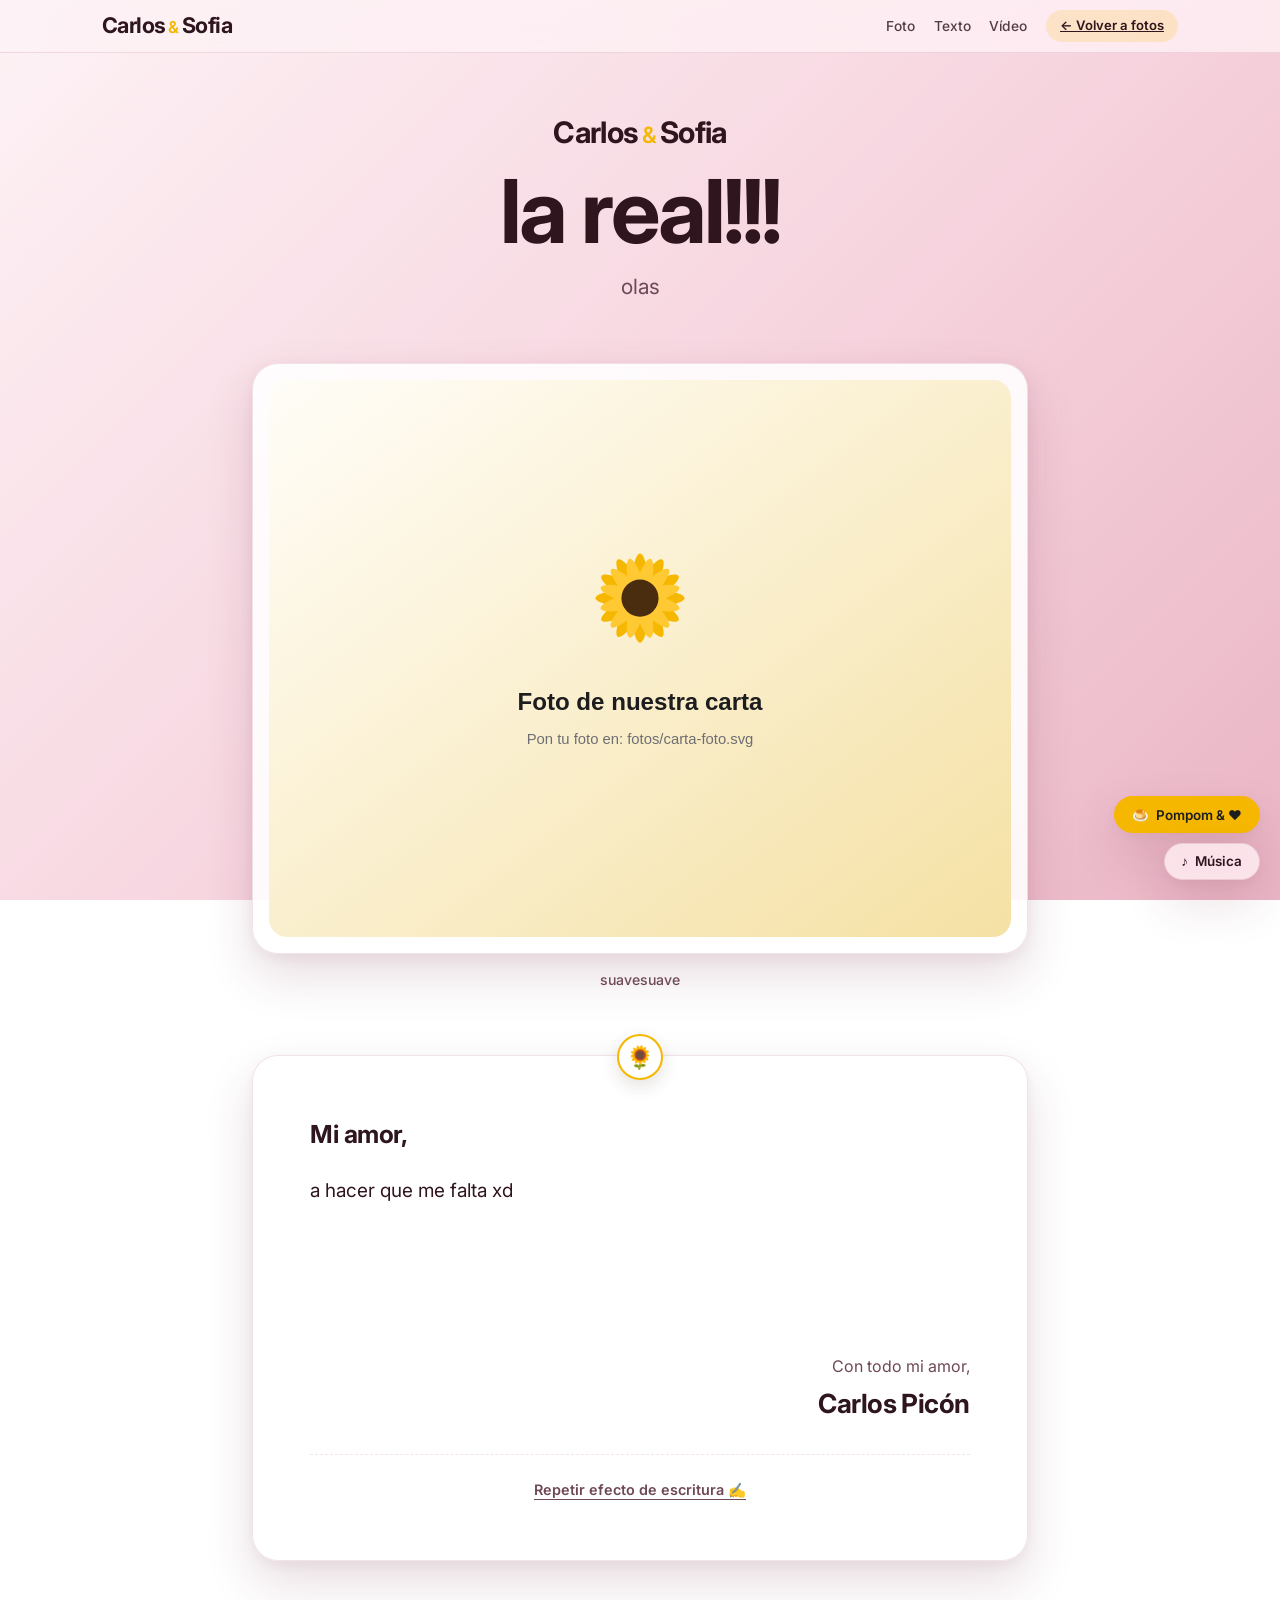
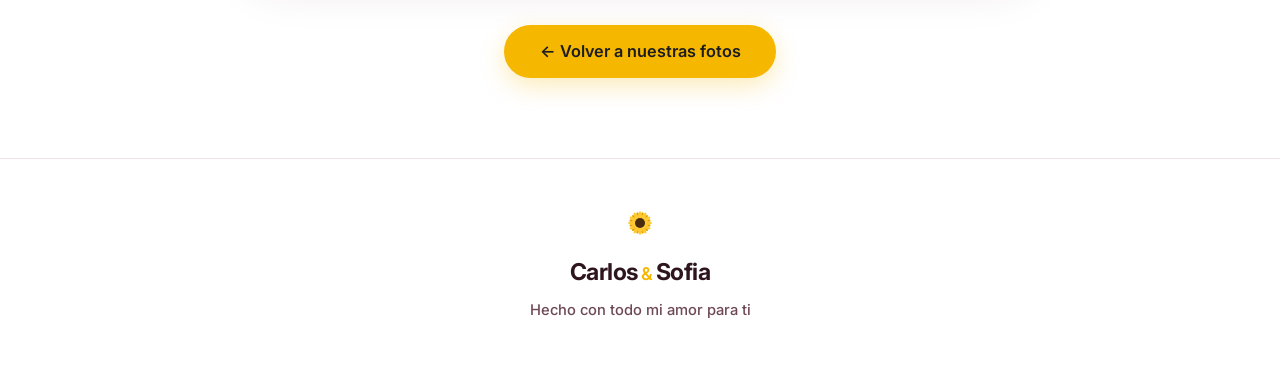
==== carta.html @ 450d3845 "subida" ====
<!DOCTYPE html>
<html lang="es">
<head>
  <meta charset="UTF-8" />
  <meta name="viewport" content="width=device-width, initial-scale=1.0" />

  <!-- Evitar indexación en Google y otros buscadores -->
  <meta name="robots" content="noindex, nofollow, noarchive, nosnippet" />
  <meta name="googlebot" content="noindex, nofollow" />

  <title>C &amp; S · Una carta para ti 🌻</title>
  <meta name="description" content="Una carta y un vídeo especial para ti." />

  <!-- Favicon de girasol en SVG (ruta relativa) -->
  <link rel="icon" type="image/svg+xml" href="favicon.svg" />

  <!-- Fuentes Cormorant Garamond e Inter -->
  <link rel="preconnect" href="https://fonts.googleapis.com" />
  <link rel="preconnect" href="https://fonts.gstatic.com" crossorigin />
  <link href="https://fonts.googleapis.com/css2?family=Cormorant+Garamond:ital,wght@0,500;0,600;0,700;1,400;1,600&family=Inter:wght@400;500;600;700&display=swap" rel="stylesheet" />

  <!-- Estilos principales (ruta relativa) -->
  <link rel="stylesheet" href="css/style.css" />
</head>
<body>
  <!-- ====================================================================
       CONTENEDOR DE CORAZONES Y POMPOMPURIN CAYENDO
       ==================================================================== -->
  <div id="contenedor-petalos" class="contenedor-petalos" aria-hidden="true"></div>

  <!-- ====================================================================
       HEADER FIJO ESTILO APPLE CON MONOGRAMA "C & S" Y BOTÓN VOLVER
       ==================================================================== -->
  <header id="barra-navegacion" class="header-apple" aria-label="Cabecera">
    <div class="header-contenedor">
      <a href="index.html" id="header-monograma" class="header-monograma" aria-label="Volver al inicio C & S">
        <span class="monograma-letra">C</span>
        <span class="monograma-amp">&amp;</span>
        <span class="monograma-letra">S</span>
      </a>

      <nav class="header-acciones" aria-label="Navegación de la carta">
        <a href="#bloque-foto-carta" class="enlace-header">Foto</a>
        <a href="#bloque-texto-carta" class="enlace-header">Texto</a>
        <a href="#bloque-video-carta" class="enlace-header">Vídeo</a>
        <a href="index.html" class="btn-header-intro">← Volver a fotos</a>
      </nav>
    </div>
  </header>

  <!-- ====================================================================
       BOTONES FLOTANTES (CORAZONES + POMPOMPURIN Y MÚSICA)
       ==================================================================== -->
  <div class="controles-flotantes" aria-label="Controles de ambiente">
    <button
      type="button"
      id="btn-petalos"
      class="btn-flotante"
      aria-pressed="true"
      aria-label="Activar o desactivar lluvia de corazones y Pompompurin"
      title="Activar o desactivar corazones y Pompompurin"
    >
      <span class="btn-flotante-icono" aria-hidden="true">🍮</span>
      <span id="texto-btn-petalos" class="btn-flotante-texto">Pompom &amp; ♥</span>
    </button>

    <button
      type="button"
      id="btn-musica"
      class="btn-flotante btn-musica"
      aria-pressed="false"
      aria-label="Reproducir música de fondo"
      title="Reproducir o pausar música"
    >
      <span id="icono-musica" class="btn-flotante-icono" aria-hidden="true">♪</span>
      <span id="texto-btn-musica" class="btn-flotante-texto">Música</span>
    </button>
    <audio id="audio-fondo" preload="none" loop></audio>
  </div>

  <!-- ====================================================================
       CONTENIDO PRINCIPAL DE LA PÁGINA DE LA CARTA
       ==================================================================== -->
  <main id="contenido-principal" class="pagina-carta-main">
    <div class="contenedor contenedor-carta">
      <!-- Encabezado principal -->
      <div class="encabezado-apple revelar">
        <div id="hero-monograma" class="monograma-hero" aria-label="C & S">
          <span class="monograma-letra">C</span>
          <span class="monograma-amp">&amp;</span>
          <span class="monograma-letra">S</span>
        </div>
        <h1 id="carta-titulo" class="titular-gigante">Una carta para ti.</h1>
        <p id="carta-subtitulo" class="subtitulo-seccion">
          olas
        </p>
      </div>

      <!-- 1. LA CARTA EN FOTO (MANUSCRITA / IMAGEN) -->
      <section id="bloque-foto-carta" class="bloque-carta-seccion revelar" aria-labelledby="titulo-foto-carta">


        <figure class="carta-foto-marco">
          <div class="carta-foto-envoltorio" id="abrir-foto-carta" role="button" tabindex="0" aria-label="Ampliar foto de la carta">
            <img
              id="img-foto-carta"
              src="fotos/carta-foto.svg"
              alt="Fotografía de nuestra carta escrita a mano"
              class="img-foto-carta"
            />
          </div>
          <figcaption id="pie-foto-carta" class="carta-foto-pie">
            Toca la foto de la carta para ampliarla a pantalla completa
          </figcaption>
        </figure>
      </section>

      <!-- 2. LA CARTA EN TEXTO (CON EFECTO MÁQUINA DE ESCRIBIR) -->
      <section id="bloque-texto-carta" class="bloque-carta-seccion revelar" aria-label="Carta en texto">
        <!-- <div class="etiqueta-bloque-carta">
          <span aria-hidden="true">✍️</span>
          <h2 class="subtitulo-bloque-carta">Para leer despacio</h2>
        </div> -->

        <article class="carta-tarjeta" id="carta">
          <div class="carta-sello-girasol" aria-hidden="true">🌻</div>
          <p id="carta-saludo" class="carta-saludo">Mi amor,</p>

          <div id="carta-cuerpo" class="carta-cuerpo" aria-live="polite">
            <!-- Se escribe con efecto máquina de escribir -->
          </div>

          <div id="carta-cierre" class="carta-cierre oculto-suave">
            <p id="carta-despedida" class="carta-despedida">Con todo mi amor,</p>
            <p id="carta-firma" class="carta-firma">Carlos ❤️</p>
          </div>

          <div class="carta-acciones">
            <button type="button" id="btn-mostrar-carta" class="btn-enlace-carta">
              Mostrar carta completa al instante
            </button>
          </div>
        </article>
      </section>

      <!-- 3. VÍDEO ESPECIAL EN LA PÁGINA DE LA CARTA -->
      <section id="bloque-video-carta" class="bloque-carta-seccion revelar" aria-labelledby="video-titulo">
        <div class="encabezado-video">
          <div class="etiqueta-bloque-carta">
            <span aria-hidden="true">🎬</span>
            <h2 id="video-titulo" class="subtitulo-bloque-carta">Nuestro vídeo especial.</h2>
          </div>
          <p id="video-subtitulo" class="subtitulo-seccion">
            Dale al play para revivir este momento juntos.
          </p>
        </div>

        <div class="video-tarjeta">
          <video
            id="video-carta"
            class="video-reproductor"
            controls
            playsinline
            preload="metadata"
            poster="fotos/portada.svg"
          >
            <source id="video-source" src="videos/video.mp4" type="video/mp4" />
            Tu navegador no soporta la reproducción de vídeo.
          </video>

          <!-- Aviso y selector de vídeo si aún no se ha guardado videos/video.mp4 -->
          <div id="video-ayuda-subida" class="video-ayuda-subida oculto">
            <p class="video-ayuda-titulo">🎥 ¿Cómo poner tu vídeo aquí?</p>
            <p class="video-ayuda-texto">
              Para dejarlo fijo en la web, guarda tu archivo MP4 en la carpeta
              <code>videos/video.mp4</code> (o cambia el nombre en <code>js/config.js</code>).
              También puedes elegir un vídeo desde tu dispositivo ahora mismo para verlo aquí:
            </p>
            <label for="input-subir-video" class="boton-pildora boton-amarillo btn-subir-video">
              Seleccionar vídeo de mi dispositivo
            </label>
            <input
              type="file"
              id="input-subir-video"
              accept="video/*"
              class="sr-only"
            />
          </div>
        </div>
      </section>

      <!-- Botón para volver a la página de fotos -->
      <div class="volver-inicio-contenedor revelar">
        <a href="index.html" class="boton-pildora boton-amarillo">
          ← Volver a nuestras fotos
        </a>
      </div>
    </div>
  </main>

  <!-- ====================================================================
       PIE DE PÁGINA MINIMALISTA CON "C & S" Y GIRASOL
       ==================================================================== -->
  <footer class="pie-apple">
    <div class="contenedor pie-interior">
      <div class="pie-girasol-svg" aria-hidden="true">
        <svg viewBox="0 0 64 64" width="32" height="32">
          <g transform="translate(32,32)">
            <g fill="#E5A400">
              <ellipse rx="5" ry="22" transform="rotate(15)" />
              <ellipse rx="5" ry="22" transform="rotate(45)" />
              <ellipse rx="5" ry="22" transform="rotate(75)" />
              <ellipse rx="5" ry="22" transform="rotate(105)" />
              <ellipse rx="5" ry="22" transform="rotate(135)" />
              <ellipse rx="5" ry="22" transform="rotate(165)" />
            </g>
            <g fill="#FFC933">
              <ellipse rx="5" ry="24" transform="rotate(0)" />
              <ellipse rx="5" ry="24" transform="rotate(30)" />
              <ellipse rx="5" ry="24" transform="rotate(60)" />
              <ellipse rx="5" ry="24" transform="rotate(90)" />
              <ellipse rx="5" ry="24" transform="rotate(120)" />
              <ellipse rx="5" ry="24" transform="rotate(150)" />
            </g>
            <circle r="10" fill="#4A2C0F" />
          </g>
        </svg>
      </div>

      <p id="pie-monograma" class="pie-monograma">
        <span class="monograma-letra">C</span>
        <span class="monograma-amp">&amp;</span>
        <span class="monograma-letra">S</span>
      </p>

      <p id="pie-texto" class="pie-texto">Hecho con todo mi amor para ti</p>
    </div>
  </footer>

  <!-- ====================================================================
       LIGHTBOX (PARA AMPLIAR LA FOTO DE LA CARTA A PANTALLA COMPLETA)
       ==================================================================== -->
  <div
    id="lightbox"
    class="lightbox oculto"
    role="dialog"
    aria-modal="true"
    aria-label="Visor de carta a pantalla completa"
  >
    <button
      type="button"
      id="lightbox-cerrar"
      class="lightbox-btn lightbox-cerrar"
      aria-label="Cerrar visor (Escape)"
    >
      &times;
    </button>

    <figure class="lightbox-contenido">
      <div class="lightbox-marco-img">
        <img id="lightbox-img" src="" alt="" />
      </div>
      <figcaption class="lightbox-pie">
        <p id="lightbox-descripcion" class="lightbox-descripcion"></p>
      </figcaption>
    </figure>
  </div>

  <!-- Scripts (rutas relativas) -->
  <script src="js/config.js"></script>
  <script src="js/main.js"></script>
</body>
</html>
---- css/style.css ----
/* ==========================================================================
   ESTILOS PRINCIPALES (css/style.css)
   Diseño minimalista inspirado en Apple (apple.com) + Intro de Girasol + Fotos
   ========================================================================== */

:root {
  /* Paleta con degradado rosa romántico + Girasol (editable desde js/config.js) */
  --color-amarillo: #F5B700;
  --color-amarillo-luz: #FFC933;
  --color-amarillo-suave: rgba(245, 183, 0, 0.18);
  --color-marron-semilla: #4A2C0F;
  --color-verde-hoja: #4F7A2B;
  --color-rosa-claro: #FDF2F5;
  --color-rosa-medio: #F7D6E0;
  --color-rosa-profundo: #EAB5C5;
  --color-blanco: #FFFFFF;
  --color-texto: #2E151E;
  --color-texto-secundario: #6E4856;

  /* Superficies y sombras suaves */
  --superficie-tarjeta: rgba(255, 255, 255, 0.88);
  --superficie-header: rgba(253, 242, 245, 0.78);
  --borde-sutil: rgba(158, 59, 90, 0.14);
  --sombra-apple: 0 12px 36px rgba(98, 28, 52, 0.08), 0 2px 8px rgba(98, 28, 52, 0.04);
  --sombra-apple-hover: 0 22px 48px rgba(98, 28, 52, 0.15), 0 4px 14px rgba(98, 28, 52, 0.06);

  /* Pila tipográfica oficial estilo Apple */
  --fuente-apple: -apple-system, BlinkMacSystemFont, "SF Pro Display", "SF Pro Text", "Inter", "Segoe UI", Roboto, Helvetica, Arial, sans-serif;

  /* Radios y curvas */
  --radio-grande: 26px;
  --radio-medio: 20px;
  --radio-pildora: 980px;
  --curva-apple: cubic-bezier(0.25, 1, 0.5, 1);
}

/* ==========================================================================
   MODO OSCURO AUTOMÁTICO (prefers-color-scheme: dark)
   ========================================================================== */
@media (prefers-color-scheme: dark) {
  :root {
    --color-rosa-claro: #210E17;
    --color-rosa-medio: #341524;
    --color-rosa-profundo: #4B1D33;
    --color-blanco: #26121C;
    --superficie-tarjeta: rgba(44, 20, 32, 0.88);
    --superficie-header: rgba(33, 14, 23, 0.78);
    --color-texto: #FCEEF2;
    --color-texto-secundario: #D4B2BE;
    --borde-sutil: rgba(234, 181, 197, 0.18);
    --sombra-apple: 0 14px 40px rgba(0, 0, 0, 0.45);
    --sombra-apple-hover: 0 24px 56px rgba(0, 0, 0, 0.65);
  }
}

/* ==========================================================================
   RESET Y BASE
   ========================================================================== */
*,
*::before,
*::after {
  box-sizing: border-box;
  margin: 0;
  padding: 0;
}

html {
  scroll-behavior: smooth;
  font-size: 16px;
}

body {
  font-family: var(--fuente-apple);
  background: linear-gradient(
    135deg,
    var(--color-rosa-claro) 0%,
    var(--color-rosa-medio) 50%,
    var(--color-rosa-profundo) 100%
  );
  background-attachment: fixed;
  color: var(--color-texto);
  font-size: clamp(1.0625rem, 1.2vw, 1.1875rem);
  font-weight: 400;
  line-height: 1.65;
  overflow-x: hidden;
  min-height: 100vh;
  -webkit-font-smoothing: antialiased;
  -moz-osx-font-smoothing: grayscale;
}

body.intro-activa {
  overflow: hidden;
}

img {
  max-width: 100%;
  height: auto;
  display: block;
}

button,
input {
  font-family: inherit;
  font-size: inherit;
}

.sr-only {
  position: absolute;
  width: 1px;
  height: 1px;
  padding: 0;
  margin: -1px;
  overflow: hidden;
  clip: rect(0, 0, 0, 0);
  white-space: nowrap;
  border: 0;
}

.oculto {
  display: none !important;
}

:focus-visible {
  outline: 3px solid var(--color-amarillo);
  outline-offset: 3px;
}

/* ==========================================================================
   TIPOGRAFÍA Y MONOGRAMA "C & S" ESTILO APPLE
   ========================================================================== */
.monograma-letra {
  font-weight: 700;
  letter-spacing: -0.02em;
}

.monograma-amp {
  font-size: 0.76em;
  font-weight: 600;
  color: var(--color-amarillo);
  margin: 0 0.14em;
  display: inline-block;
}

.titular-gigante {
  font-size: clamp(2.6rem, 7vw, 5.5rem); /* 42px a 88px */
  font-weight: 700;
  letter-spacing: -0.034em;
  line-height: 1.05;
  color: var(--color-texto);
  margin-bottom: 0.85rem;
}

.subtitulo-seccion {
  font-size: clamp(1.0625rem, 1.8vw, 1.3125rem);
  font-weight: 400;
  line-height: 1.5;
  color: var(--color-texto-secundario);
  max-width: 600px;
  margin: 0 auto;
}

/* ==========================================================================
   BOTONES EN FORMA DE PÍLDORA
   ========================================================================== */
.boton-pildora {
  display: inline-flex;
  align-items: center;
  justify-content: center;
  gap: 0.5rem;
  padding: 0.8rem 2.2rem;
  border-radius: var(--radio-pildora);
  font-size: 1.02rem;
  font-weight: 600;
  text-decoration: none;
  border: none;
  cursor: pointer;
  transition: transform 0.3s var(--curva-apple), background-color 0.3s ease, box-shadow 0.3s ease;
}

.boton-amarillo {
  background-color: var(--color-amarillo);
  color: #1D1D1F;
  box-shadow: 0 8px 24px rgba(245, 183, 0, 0.28);
}

.boton-amarillo:hover {
  background-color: var(--color-amarillo-luz);
  transform: scale(1.04);
  box-shadow: 0 12px 30px rgba(245, 183, 0, 0.4);
}

/* ==========================================================================
   INTRO OBLIGATORIA CON GIRASOL SVG ANIMADO
   ========================================================================== */
.pantalla-bienvenida {
  position: fixed;
  inset: 0;
  z-index: 3000;
  background: radial-gradient(
    circle at 50% 42%,
    var(--color-rosa-claro) 0%,
    var(--color-rosa-medio) 58%,
    var(--color-rosa-profundo) 100%
  );
  color: var(--color-texto);
  display: flex;
  align-items: center;
  justify-content: center;
  padding: 1.5rem;
  transition: opacity 0.85s var(--curva-apple), visibility 0.85s var(--curva-apple), transform 0.85s var(--curva-apple);
}

.pantalla-bienvenida.saliendo {
  opacity: 0;
  visibility: hidden;
  transform: scale(1.05);
  pointer-events: none;
}

.bienvenida-interior {
  max-width: 440px;
  width: 100%;
  text-align: center;
  display: flex;
  flex-direction: column;
  align-items: center;
}

.girasol-escena {
  width: clamp(220px, 48vw, 300px);
  margin: 0 auto 0.75rem;
  filter: drop-shadow(0 18px 36px rgba(74, 44, 15, 0.18));
}

.girasol-svg {
  width: 100%;
  height: auto;
  overflow: visible;
}

/* Tallo y hojas verdes */
.girasol-tallo-grupo {
  opacity: 0;
  transform: translateY(14px);
  animation: brotarTallo 0.75s var(--curva-apple) 0.05s forwards;
}

@keyframes brotarTallo {
  to {
    opacity: 1;
    transform: translateY(0);
  }
}

/* Rotación muy lenta de la cabeza del girasol */
.girasol-cabeza-giro {
  animation: giroLentoGirasol 65s linear infinite;
}

@keyframes giroLentoGirasol {
  from { transform: rotate(0deg); }
  to { transform: rotate(360deg); }
}

/* Apertura uno a uno de los pétalos (efecto florecer) */
.petalo-anim {
  transform-origin: 0px -32px;
  transform: scale(0);
  opacity: 0;
  animation: florecerPetalo 0.65s cubic-bezier(0.34, 1.56, 0.64, 1) forwards;
  animation-delay: calc(0.15s + (var(--i, 1) * 45ms));
}

@keyframes florecerPetalo {
  0% {
    transform: scale(0);
    opacity: 0;
  }
  70% {
    opacity: 1;
  }
  100% {
    transform: scale(1);
    opacity: 1;
  }
}

/* Brillo suave en el centro de semillas */
.girasol-centro-brillo {
  animation: brilloSemillas 3s ease-in-out infinite;
}

@keyframes brilloSemillas {
  0%, 100% { opacity: 0.35; transform: scale(0.95); }
  50% { opacity: 0.88; transform: scale(1.04); }
}

.monograma-insignia {
  font-size: 1.75rem;
  margin-bottom: 1.1rem;
  opacity: 0;
  animation: aparecerSuave 0.7s var(--curva-apple) 0.9s forwards;
}

.bienvenida-form {
  width: 100%;
  display: flex;
  flex-direction: column;
  align-items: center;
  gap: 0.85rem;
  opacity: 0;
  animation: aparecerSuave 0.7s var(--curva-apple) 1.15s forwards;
}

@keyframes aparecerSuave {
  from {
    opacity: 0;
    transform: translateY(10px);
  }
  to {
    opacity: 1;
    transform: translateY(0);
  }
}

.bloque-contrasena {
  width: 100%;
  max-width: 300px;
}

.input-pildora {
  width: 100%;
  padding: 0.75rem 1.2rem;
  border-radius: var(--radio-pildora);
  border: 1.5px solid var(--borde-sutil);
  background: var(--superficie-tarjeta);
  color: var(--color-texto);
  text-align: center;
  font-size: 1rem;
}

.bienvenida-error {
  font-size: 0.86rem;
  color: #D93025;
  font-weight: 600;
  margin-top: 0.45rem;
}

/* ==========================================================================
   HEADER FIJO ESTILO APPLE CON MONOGRAMA "C & S"
   ========================================================================== */
.header-apple {
  position: fixed;
  top: 0;
  left: 0;
  right: 0;
  z-index: 500;
  background: var(--superficie-header);
  backdrop-filter: saturate(180%) blur(20px);
  -webkit-backdrop-filter: saturate(180%) blur(20px);
  border-bottom: 1px solid var(--borde-sutil);
  transition: transform 0.38s var(--curva-apple), background-color 0.3s ease;
}

.header-apple.header-oculto {
  transform: translateY(-100%);
}

.header-contenedor {
  max-width: 1120px;
  height: 52px;
  margin: 0 auto;
  padding: 0 1.35rem;
  display: flex;
  align-items: center;
  justify-content: space-between;
}

.header-monograma {
  text-decoration: none;
  color: var(--color-texto);
  font-size: 1.35rem;
  display: inline-flex;
  align-items: baseline;
}

.header-acciones {
  display: flex;
  align-items: center;
  gap: 1.15rem;
}

.enlace-header {
  text-decoration: none;
  color: var(--color-texto);
  opacity: 0.82;
  font-size: 0.86rem;
  font-weight: 500;
  transition: opacity 0.2s ease, color 0.2s ease;
}

.enlace-header:hover {
  opacity: 1;
  color: var(--color-amarillo);
}

.btn-header-intro {
  background: var(--color-amarillo-suave);
  color: var(--color-texto);
  border: none;
  padding: 0.35rem 0.9rem;
  border-radius: var(--radio-pildora);
  font-size: 0.82rem;
  font-weight: 600;
  cursor: pointer;
  transition: background-color 0.2s ease, transform 0.2s ease;
}

.btn-header-intro:hover {
  background: var(--color-amarillo);
  color: #1D1D1F;
  transform: scale(1.04);
}

/* ==========================================================================
   1. PORTADA ROMÁNTICA (HERO)
   ========================================================================== */
.hero {
  position: relative;
  min-height: 100vh;
  min-height: 100dvh;
  display: flex;
  align-items: center;
  justify-content: center;
  text-align: center;
  padding: 6rem 1.5rem 4.5rem;
  color: #ffffff;
  overflow: hidden;
}

.hero-fondo {
  position: absolute;
  inset: 0;
  background-color: #3d1729;
  background-image: url('../fotos/portada.svg');
  background-size: cover;
  background-position: center;
  transform: scale(1.04);
  transition: transform 8s ease-out;
  z-index: 1;
}

.hero.cargado .hero-fondo {
  transform: scale(1);
}

.hero-velo {
  position: absolute;
  inset: 0;
  background: linear-gradient(
    to bottom,
    rgba(28, 10, 18, 0.45) 0%,
    rgba(44, 15, 28, 0.55) 55%,
    rgba(28, 10, 18, 0.78) 100%
  );
  z-index: 2;
}

.hero-contenido {
  position: relative;
  z-index: 3;
  max-width: 780px;
  margin: 0 auto;
}

.hero-etiqueta {
  display: inline-block;
  font-size: 0.82rem;
  font-weight: 500;
  text-transform: uppercase;
  letter-spacing: 0.24em;
  padding: 0.45rem 1.25rem;
  border-radius: var(--radio-pildora);
  background: rgba(255, 255, 255, 0.12);
  backdrop-filter: blur(6px);
  border: 1px solid rgba(255, 255, 255, 0.25);
  margin-bottom: 1.5rem;
  color: #fff6f8;
}

.hero-nombres {
  font-family: 'Cormorant Garamond', Georgia, 'Times New Roman', serif;
  font-size: clamp(3.2rem, 8.5vw, 5.8rem);
  font-weight: 600;
  line-height: 1.08;
  letter-spacing: 0.01em;
  text-shadow: 0 4px 24px rgba(0, 0, 0, 0.35);
  display: flex;
  flex-wrap: wrap;
  align-items: center;
  justify-content: center;
  gap: 0.22em;
}

.hero-nombre-linea2 {
  flex-basis: 100%;
}

.hero-conector {
  font-style: italic;
  font-weight: 400;
  color: #f5d0c5;
  font-size: 0.85em;
}

.hero-separador {
  display: flex;
  align-items: center;
  justify-content: center;
  gap: 0.9rem;
  margin: 1.6rem auto;
  color: #f5d0c5;
}

.hero-separador span {
  width: 68px;
  height: 1px;
  background: linear-gradient(90deg, transparent, rgba(255, 255, 255, 0.65), transparent);
}

.hero-frase {
  font-family: 'Cormorant Garamond', Georgia, 'Times New Roman', serif;
  font-style: italic;
  font-size: clamp(1.3rem, 3vw, 1.75rem);
  color: rgba(255, 248, 250, 0.94);
  max-width: 640px;
  margin: 0 auto 2.3rem;
  line-height: 1.45;
}

.boton-hero-rosa {
  display: inline-flex;
  align-items: center;
  justify-content: center;
  padding: 0.95rem 2.2rem;
  border-radius: var(--radio-pildora);
  background: #DF7B99;
  color: #ffffff;
  font-size: 1rem;
  font-weight: 500;
  text-decoration: none;
  box-shadow: 0 8px 28px rgba(223, 123, 153, 0.45);
  transition: transform 0.3s var(--curva-apple), background-color 0.3s ease, box-shadow 0.3s ease;
}

.boton-hero-rosa:hover {
  background: #E88CA8;
  transform: translateY(-2px);
  box-shadow: 0 12px 34px rgba(223, 123, 153, 0.6);
}

.hero-flecha {
  position: absolute;
  bottom: 1.6rem;
  left: 50%;
  transform: translateX(-50%);
  z-index: 3;
  color: rgba(255, 255, 255, 0.78);
  animation: flotarFlecha 2.4s ease-in-out infinite;
  padding: 0.5rem;
}

@keyframes flotarFlecha {
  0%, 100% { transform: translate(-50%, 0); opacity: 0.75; }
  50% { transform: translate(-50%, 8px); opacity: 1; }
}

/* ==========================================================================
   2. SECCIÓN NUESTROS MOMENTOS (GALERÍA DE FOTOS BENTO)
   ========================================================================== */
.contenedor {
  width: 100%;
  max-width: 1160px;
  margin: 0 auto;
  padding: 0 1.35rem;
}

.seccion-momentos {
  padding: 5rem 0 4rem;
}

.encabezado-apple {
  text-align: center;
  margin-bottom: clamp(2.5rem, 5vw, 3.8rem);
}

.monograma-hero {
  font-size: clamp(1.4rem, 2.8vw, 1.85rem);
  margin-bottom: 0.5rem;
}

.galeria-bento {
  display: grid;
  grid-template-columns: 1fr;
  gap: 1.25rem;
}

@media (min-width: 640px) {
  .galeria-bento {
    grid-template-columns: repeat(2, 1fr);
    gap: 1.4rem;
  }
}

@media (min-width: 960px) {
  .galeria-bento {
    grid-template-columns: repeat(3, 1fr);
    grid-auto-flow: dense;
    gap: 1.5rem;
  }
}

.bento-item {
  background: var(--superficie-tarjeta);
  border-radius: var(--radio-grande);
  overflow: hidden;
  border: 1px solid var(--borde-sutil);
  box-shadow: var(--sombra-apple);
  cursor: pointer;
  display: flex;
  flex-direction: column;
  transition: transform 0.45s var(--curva-apple), box-shadow 0.45s var(--curva-apple);
}

.bento-item:hover {
  transform: translateY(-5px);
  box-shadow: var(--sombra-apple-hover);
}

@media (min-width: 640px) {
  .bento-item.bento-grande,
  .bento-item.bento-ancha {
    grid-column: span 2;
  }
}

.bento-marco-img {
  position: relative;
  width: 100%;
  aspect-ratio: 4 / 3;
  overflow: hidden;
  background: var(--color-amarillo-suave);
}

.bento-item.bento-ancha .bento-marco-img {
  aspect-ratio: 16 / 9;
}

.bento-img {
  width: 100%;
  height: 100%;
  object-fit: cover;
  transition: transform 0.65s var(--curva-apple);
}

.bento-item:hover .bento-img {
  transform: scale(1.04);
}

.bento-info {
  padding: 1.15rem 1.35rem;
  display: flex;
  align-items: baseline;
  justify-content: space-between;
  gap: 1rem;
  background: var(--superficie-tarjeta);
}

.bento-descripcion {
  font-size: 0.98rem;
  font-weight: 600;
  color: var(--color-texto);
  line-height: 1.4;
}

.bento-fecha {
  font-size: 0.8rem;
  font-weight: 600;
  color: var(--color-texto-secundario);
  white-space: nowrap;
}

/* ==========================================================================
   BOTÓN PARA IR A LA PÁGINA DE LA CARTA (EN INDEX.HTML) Y PÁGINA CARTA.HTML
   ========================================================================== */
.cta-ir-a-carta {
  margin-top: 3.5rem;
  text-align: center;
  padding: 2.5rem 1.5rem;
  background: var(--superficie-tarjeta);
  border: 1px solid var(--borde-sutil);
  border-radius: var(--radio-grande);
  box-shadow: var(--sombra-apple);
}

.cta-carta-texto {
  font-family: 'Cormorant Garamond', Georgia, serif;
  font-style: italic;
  font-size: clamp(1.4rem, 3vw, 1.85rem);
  color: var(--color-texto);
  margin-bottom: 1.1rem;
}

.pagina-carta-main {
  padding: calc(52px + 3.5rem) 0 5rem;
}

.bloque-carta-seccion {
  margin-bottom: 4rem;
}

.etiqueta-bloque-carta {
  display: flex;
  align-items: center;
  justify-content: center;
  gap: 0.55rem;
  margin-bottom: 1.4rem;
}

.subtitulo-bloque-carta {
  font-size: clamp(1.35rem, 3vw, 1.85rem);
  font-weight: 700;
  letter-spacing: -0.02em;
  color: var(--color-texto);
}

/* Foto de la carta manuscrita */
.carta-foto-marco {
  text-align: center;
}

.carta-foto-envoltorio {
  background: var(--superficie-tarjeta);
  border: 1px solid var(--borde-sutil);
  border-radius: var(--radio-grande);
  padding: 1rem;
  box-shadow: var(--sombra-apple-hover);
  cursor: zoom-in;
  overflow: hidden;
  transition: transform 0.4s var(--curva-apple);
}

.carta-foto-envoltorio:hover {
  transform: translateY(-4px);
}

.img-foto-carta {
  width: 100%;
  max-height: 780px;
  object-fit: contain;
  border-radius: 18px;
  margin: 0 auto;
}

.carta-foto-pie {
  margin-top: 0.85rem;
  font-size: 0.88rem;
  color: var(--color-texto-secundario);
  font-weight: 500;
}

/* Reproductor de vídeo en la página de la carta */
.encabezado-video {
  text-align: center;
  margin-bottom: 1.5rem;
}

.video-tarjeta {
  background: var(--superficie-tarjeta);
  border: 1px solid var(--borde-sutil);
  border-radius: var(--radio-grande);
  padding: 1.25rem;
  box-shadow: var(--sombra-apple-hover);
  text-align: center;
}

.video-reproductor {
  width: 100%;
  max-height: 560px;
  border-radius: 18px;
  background: #1a0d13;
  display: block;
}

.video-ayuda-subida {
  margin-top: 1.25rem;
  padding: 1.4rem;
  border-radius: 18px;
  background: rgba(245, 183, 0, 0.12);
  border: 1px dashed var(--borde-sutil);
}

.video-ayuda-titulo {
  font-weight: 700;
  font-size: 1.05rem;
  margin-bottom: 0.4rem;
  color: var(--color-texto);
}

.video-ayuda-texto {
  font-size: 0.92rem;
  color: var(--color-texto-secundario);
  max-width: 560px;
  margin: 0 auto 1.1rem;
}

.btn-subir-video {
  cursor: pointer;
}

.volver-inicio-contenedor {
  text-align: center;
  margin-top: 2rem;
}

/* ==========================================================================
   SECCIÓN CARTA FINAL (CON EFECTO MÁQUINA DE ESCRIBIR)
   ========================================================================== */
.seccion-carta {
  padding: 2rem 0 6rem;
}

.contenedor-carta {
  max-width: 820px;
}

.titular-carta {
  font-size: clamp(2.2rem, 5.2vw, 3.8rem);
  font-weight: 700;
  letter-spacing: -0.03em;
  line-height: 1.08;
  color: var(--color-texto);
  margin-bottom: 0.6rem;
}

.carta-tarjeta {
  position: relative;
  background: var(--superficie-tarjeta);
  backdrop-filter: blur(18px);
  -webkit-backdrop-filter: blur(18px);
  border: 1px solid var(--borde-sutil);
  border-radius: var(--radio-grande);
  padding: clamp(2.2rem, 5vw, 3.6rem);
  box-shadow: var(--sombra-apple-hover);
}

.carta-sello-girasol {
  position: absolute;
  top: -22px;
  left: 50%;
  transform: translateX(-50%);
  width: 46px;
  height: 46px;
  border-radius: 50%;
  background: var(--color-blanco);
  border: 2px solid var(--color-amarillo);
  box-shadow: 0 6px 18px rgba(74, 44, 15, 0.14);
  display: flex;
  align-items: center;
  justify-content: center;
  font-size: 1.4rem;
}

.carta-saludo {
  font-size: 1.55rem;
  font-weight: 700;
  letter-spacing: -0.02em;
  color: var(--color-texto);
  margin-bottom: 1.2rem;
}

.carta-cuerpo {
  font-size: clamp(1.0625rem, 1.5vw, 1.1875rem);
  line-height: 1.8;
  color: var(--color-texto);
  min-height: 150px;
}

.carta-cuerpo p {
  margin-bottom: 1.2rem;
}

.cursor-maquina::after {
  content: "|";
  display: inline-block;
  margin-left: 3px;
  color: var(--color-amarillo);
  font-weight: 700;
  animation: parpadeoCursor 0.85s infinite;
}

@keyframes parpadeoCursor {
  0%, 100% { opacity: 1; }
  50% { opacity: 0; }
}

.oculto-suave {
  opacity: 0;
  transform: translateY(10px);
  transition: opacity 0.6s var(--curva-apple), transform 0.6s var(--curva-apple);
}

.oculto-suave.visible {
  opacity: 1;
  transform: translateY(0);
}

.carta-cierre {
  margin-top: 1.8rem;
  text-align: right;
}

.carta-despedida {
  font-size: 1rem;
  color: var(--color-texto-secundario);
}

.carta-firma {
  font-size: 1.65rem;
  font-weight: 700;
  color: var(--color-texto);
  letter-spacing: -0.02em;
  margin-top: 0.2rem;
}

.carta-acciones {
  margin-top: 1.8rem;
  padding-top: 1.2rem;
  border-top: 1px dashed var(--borde-sutil);
  text-align: center;
}

.btn-enlace-carta {
  background: none;
  border: none;
  color: var(--color-texto-secundario);
  font-size: 0.9rem;
  font-weight: 600;
  cursor: pointer;
  text-decoration: underline;
  text-underline-offset: 4px;
  transition: color 0.2s ease;
}

.btn-enlace-carta:hover {
  color: var(--color-texto);
}

/* ==========================================================================
   BOTONES FLOTANTES Y PÉTALOS DE GIRASOL CAYENDO
   ========================================================================== */
.controles-flotantes {
  position: fixed;
  bottom: 1.25rem;
  right: 1.25rem;
  z-index: 400;
  display: flex;
  flex-direction: column;
  align-items: flex-end;
  gap: 0.6rem;
}

.btn-flotante {
  display: inline-flex;
  align-items: center;
  gap: 0.45rem;
  padding: 0.6rem 1.05rem;
  border-radius: var(--radio-pildora);
  background: var(--superficie-header);
  backdrop-filter: saturate(180%) blur(16px);
  -webkit-backdrop-filter: saturate(180%) blur(16px);
  color: var(--color-texto);
  border: 1px solid var(--borde-sutil);
  box-shadow: var(--sombra-apple-hover);
  font-size: 0.84rem;
  font-weight: 600;
  cursor: pointer;
  transition: transform 0.25s ease, background-color 0.25s ease;
}

.btn-flotante:hover {
  transform: scale(1.04);
}

.btn-flotante[aria-pressed="true"] {
  background: var(--color-amarillo);
  color: #1D1D1F;
  border-color: var(--color-amarillo);
}

.contenedor-petalos {
  position: fixed;
  inset: 0;
  pointer-events: none;
  z-index: 90;
  overflow: hidden;
}

.petalo-cayendo {
  position: absolute;
  top: -40px;
  pointer-events: none;
  opacity: 0;
  animation: caidaPetaloGirasol linear infinite;
}

@keyframes caidaPetaloGirasol {
  0% {
    transform: translate3d(0, -6vh, 0) rotate(-10deg);
    opacity: 0;
  }
  12% {
    opacity: var(--opacidad-petalo, 0.8);
  }
  50% {
    transform: translate3d(calc(var(--deriva-x, 50px) * 0.5), 50vh, 0) rotate(10deg);
  }
  88% {
    opacity: var(--opacidad-petalo, 0.8);
  }
  100% {
    transform: translate3d(var(--deriva-x, 50px), 105vh, 0) rotate(-8deg);
    opacity: 0;
  }
}

/* ==========================================================================
   PIE DE PÁGINA MINIMALISTA
   ========================================================================== */
.pie-apple {
  background: rgba(255, 255, 255, 0.25);
  backdrop-filter: blur(10px);
  -webkit-backdrop-filter: blur(10px);
  border-top: 1px solid var(--borde-sutil);
  padding: 3rem 1.25rem;
  text-align: center;
}

.pie-interior {
  display: flex;
  flex-direction: column;
  align-items: center;
  gap: 0.4rem;
}

.pie-monograma {
  font-size: 1.45rem;
}

.pie-texto {
  font-size: 0.92rem;
  font-weight: 500;
  color: var(--color-texto-secundario);
}

/* ==========================================================================
   LIGHTBOX (VISOR A PANTALLA COMPLETA)
   ========================================================================== */
.lightbox {
  position: fixed;
  inset: 0;
  z-index: 2500;
  background: rgba(10, 8, 5, 0.92);
  backdrop-filter: blur(14px);
  -webkit-backdrop-filter: blur(14px);
  display: flex;
  align-items: center;
  justify-content: center;
  padding: 1.25rem;
}

.lightbox-contenido {
  max-width: 92vw;
  max-height: 88vh;
  display: flex;
  flex-direction: column;
  align-items: center;
}

.lightbox-marco-img img {
  max-width: 88vw;
  max-height: 75vh;
  width: auto;
  height: auto;
  border-radius: var(--radio-medio);
  box-shadow: 0 24px 60px rgba(0, 0, 0, 0.6);
  object-fit: contain;
}

.lightbox-pie {
  margin-top: 1rem;
  text-align: center;
  color: #F5F5F7;
  max-width: 640px;
}

.lightbox-descripcion {
  font-size: 1.05rem;
  font-weight: 500;
  margin-bottom: 0.25rem;
}

.lightbox-meta {
  display: flex;
  justify-content: center;
  gap: 1rem;
  font-size: 0.84rem;
  color: rgba(245, 245, 247, 0.65);
}

.lightbox-btn {
  position: fixed;
  width: 46px;
  height: 46px;
  border-radius: 50%;
  background: rgba(255, 255, 255, 0.14);
  color: #FFFFFF;
  border: 1px solid rgba(255, 255, 255, 0.2);
  display: flex;
  align-items: center;
  justify-content: center;
  font-size: 1.35rem;
  cursor: pointer;
  transition: background-color 0.2s ease, transform 0.2s ease;
  z-index: 2510;
}

.lightbox-btn:hover {
  background: var(--color-amarillo);
  color: #1D1D1F;
}

.lightbox-cerrar {
  top: 1.25rem;
  right: 1.25rem;
  font-size: 1.7rem;
}

.lightbox-anterior {
  left: 1rem;
  top: 50%;
  transform: translateY(-50%);
}

.lightbox-siguiente {
  right: 1rem;
  top: 50%;
  transform: translateY(-50%);
}

/* ==========================================================================
   ANIMACIONES AL HACER SCROLL
   ========================================================================== */
.revelar {
  opacity: 0;
  transform: translateY(24px) scale(0.985);
  transition: opacity 0.8s var(--curva-apple), transform 0.8s var(--curva-apple);
}

.revelar.visible {
  opacity: 1;
  transform: translateY(0) scale(1);
}

/* ==========================================================================
   RESPETO A PREFERS-REDUCED-MOTION
   ========================================================================== */
@media (prefers-reduced-motion: reduce) {
  html {
    scroll-behavior: auto;
  }

  *,
  *::before,
  *::after {
    animation-duration: 0.01ms !important;
    animation-iteration-count: 1 !important;
    transition-duration: 0.01ms !important;
  }

  .girasol-tallo-grupo,
  .petalo-anim,
  .monograma-insignia,
  .bienvenida-form,
  .revelar {
    opacity: 1 !important;
    transform: none !important;
  }

  .contenedor-petalos {
    display: none !important;
  }
}
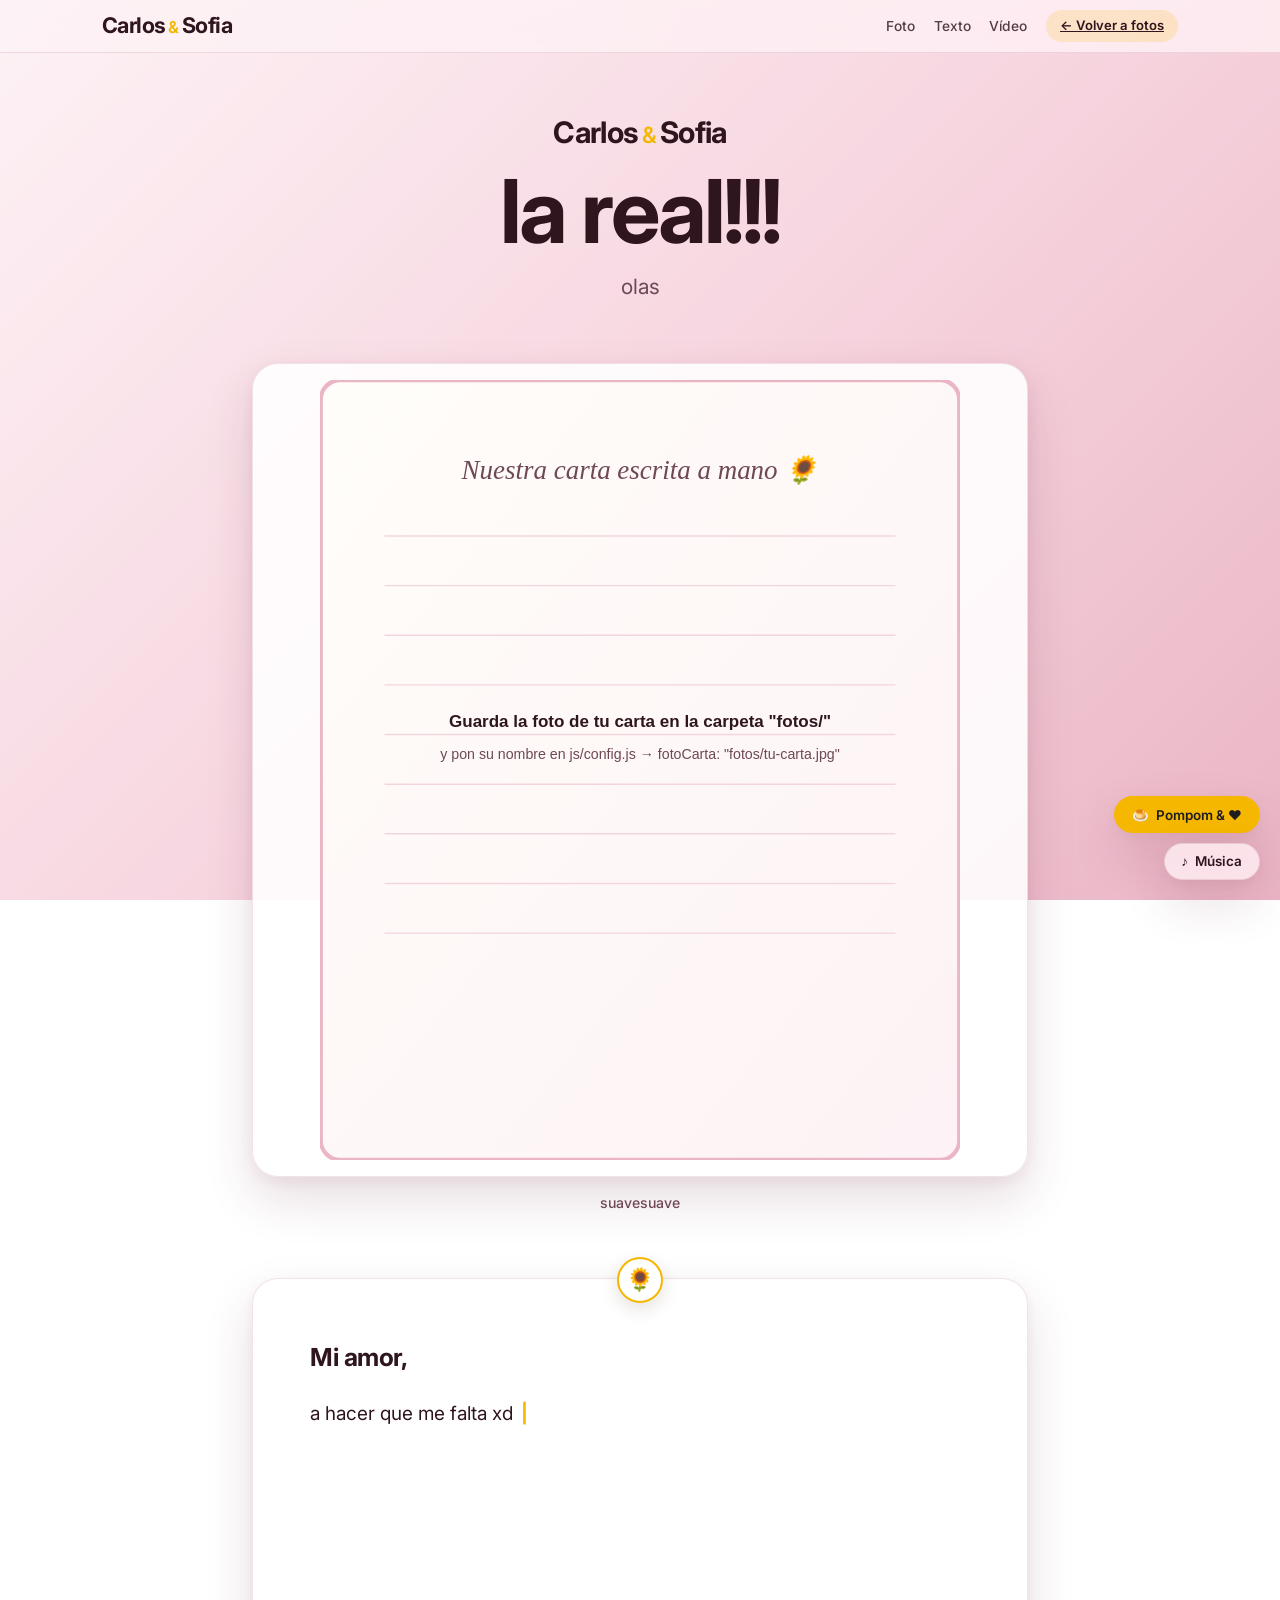
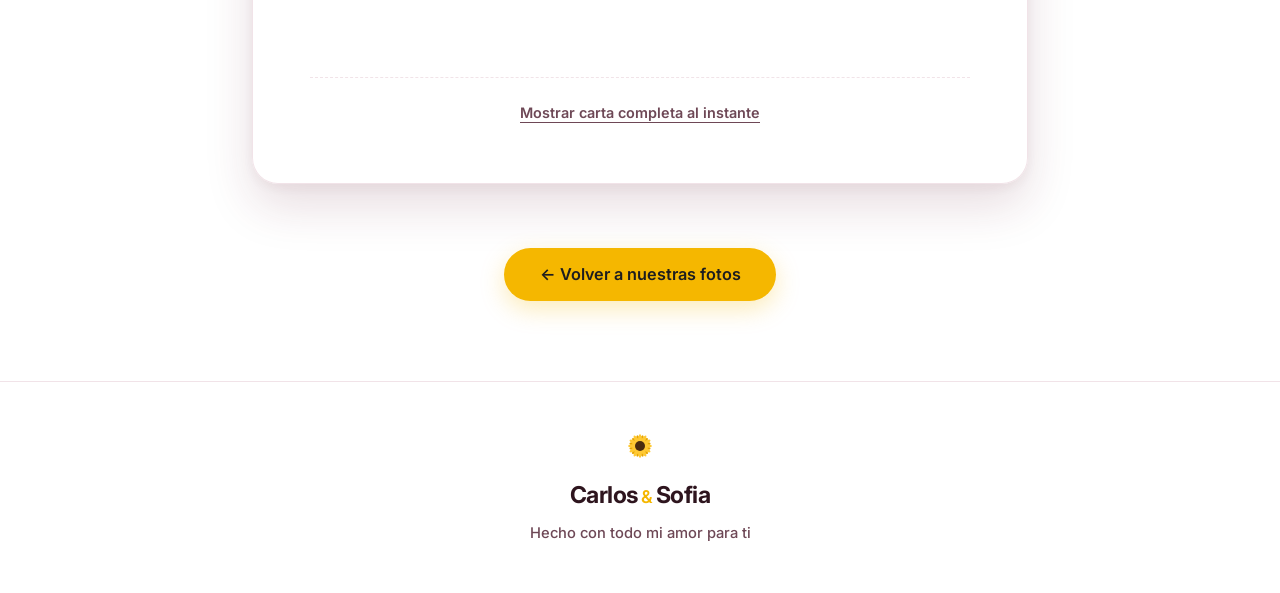
==== commit b73d01b0: "Arreglar fondo rosa, foto 1fotofav.jpg y cache" ====
--- a/carta.html
+++ b/carta.html
@@ -20,7 +20,7 @@
   <link href="https://fonts.googleapis.com/css2?family=Cormorant+Garamond:ital,wght@0,500;0,600;0,700;1,400;1,600&family=Inter:wght@400;500;600;700&display=swap" rel="stylesheet" />
 
   <!-- Estilos principales (ruta relativa) -->
-  <link rel="stylesheet" href="css/style.css" />
+  <link rel="stylesheet" href="css/style.css?v=2" />
 </head>
 <body>
   <!-- ====================================================================
@@ -267,7 +267,7 @@
   </div>
 
   <!-- Scripts (rutas relativas) -->
-  <script src="js/config.js"></script>
-  <script src="js/main.js"></script>
+  <script src="js/config.js?v=2"></script>
+  <script src="js/main.js?v=2"></script>
 </body>
 </html>
--- a/css/style.css
+++ b/css/style.css
@@ -35,25 +35,6 @@
 }
 
 /* ==========================================================================
-   MODO OSCURO AUTOMÁTICO (prefers-color-scheme: dark)
-   ========================================================================== */
-@media (prefers-color-scheme: dark) {
-  :root {
-    --color-rosa-claro: #210E17;
-    --color-rosa-medio: #341524;
-    --color-rosa-profundo: #4B1D33;
-    --color-blanco: #26121C;
-    --superficie-tarjeta: rgba(44, 20, 32, 0.88);
-    --superficie-header: rgba(33, 14, 23, 0.78);
-    --color-texto: #FCEEF2;
-    --color-texto-secundario: #D4B2BE;
-    --borde-sutil: rgba(234, 181, 197, 0.18);
-    --sombra-apple: 0 14px 40px rgba(0, 0, 0, 0.45);
-    --sombra-apple-hover: 0 24px 56px rgba(0, 0, 0, 0.65);
-  }
-}
-
-/* ==========================================================================
    RESET Y BASE
    ========================================================================== */
 *,
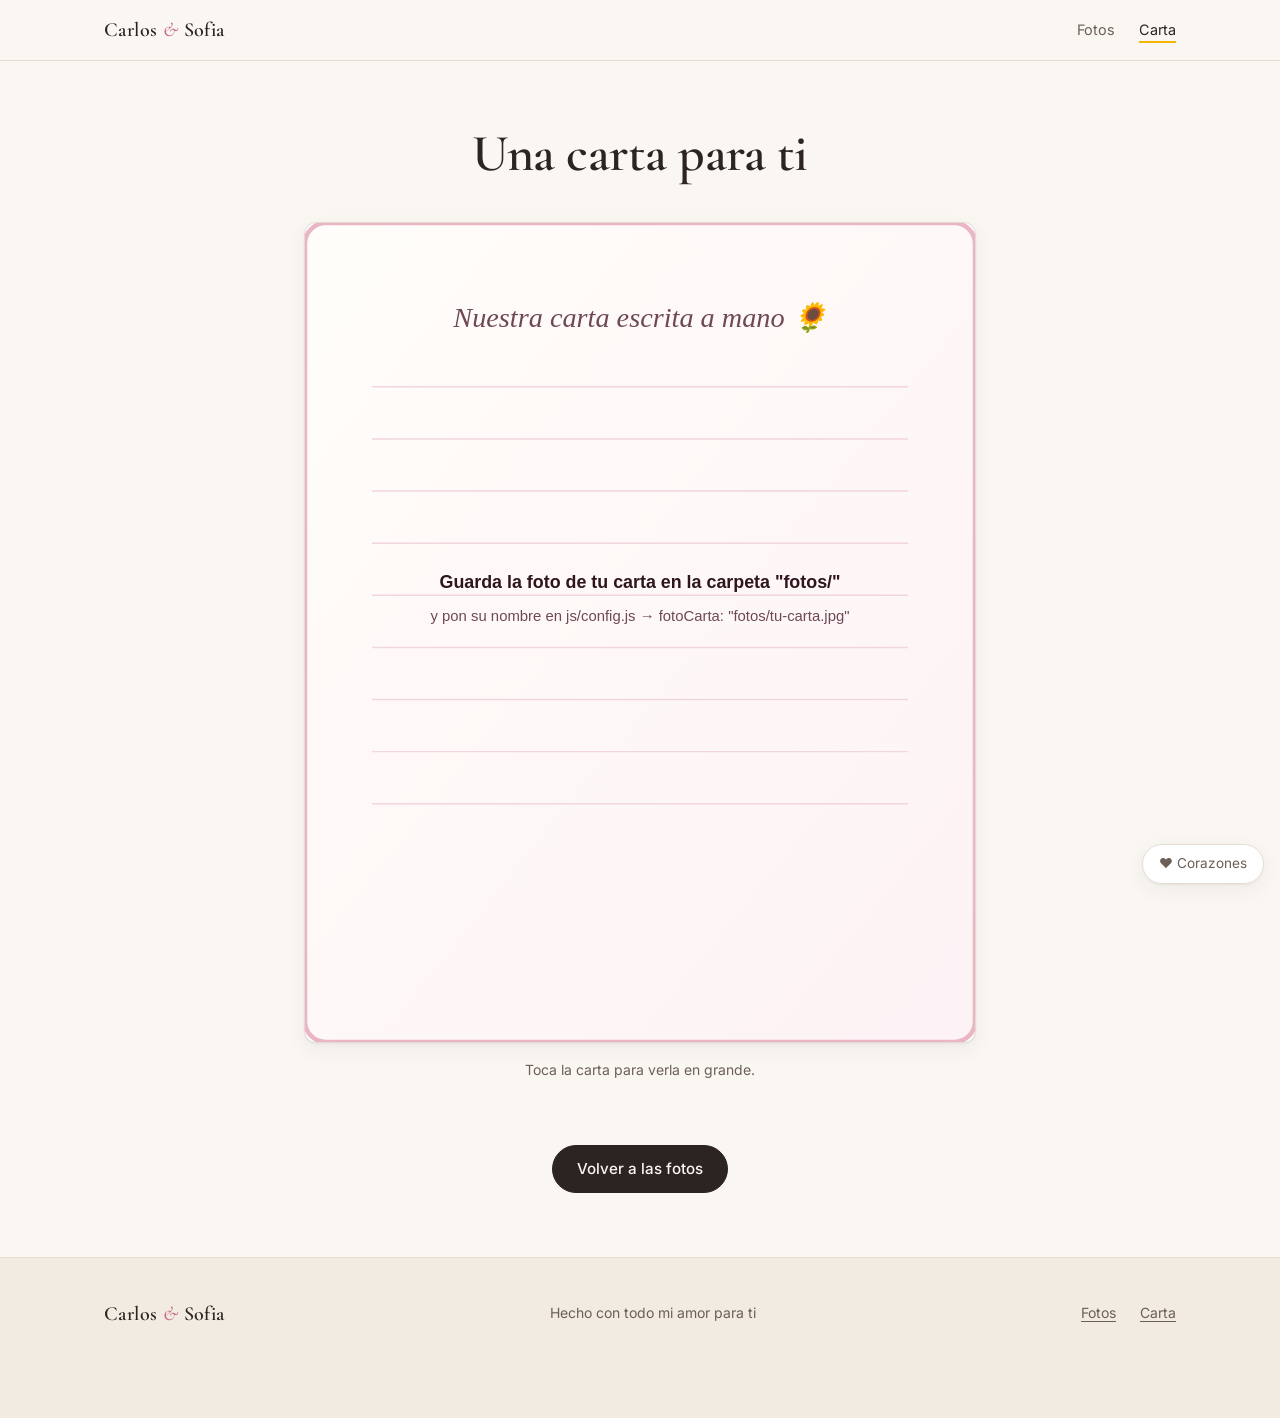
==== commit c7392e8a: "Rehacer diseño, textos y código de la web - Fotos ligeras en fotos/web/ sin metadatos ni GPS; borrad" ====
--- a/carta.html
+++ b/carta.html
@@ -1,273 +1,116 @@
 <!DOCTYPE html>
 <html lang="es">
 <head>
-  <meta charset="UTF-8" />
-  <meta name="viewport" content="width=device-width, initial-scale=1.0" />
+  <meta charset="UTF-8">
+  <meta name="viewport" content="width=device-width, initial-scale=1">
+  <title>Una carta para ti · Carlos &amp; Sofia</title>
+  <meta name="description" content="Una carta de Carlos para Sofia.">
+  <meta name="robots" content="noindex, nofollow">
+  <meta name="theme-color" content="#FAF7F2">
 
-  <!-- Evitar indexación en Google y otros buscadores -->
-  <meta name="robots" content="noindex, nofollow, noarchive, nosnippet" />
-  <meta name="googlebot" content="noindex, nofollow" />
+  <link rel="icon" href="favicon.svg" type="image/svg+xml">
+  <link rel="apple-touch-icon" href="apple-touch-icon.png">
 
-  <title>C &amp; S · Una carta para ti 🌻</title>
-  <meta name="description" content="Una carta y un vídeo especial para ti." />
+  <link rel="preconnect" href="https://fonts.googleapis.com">
+  <link rel="preconnect" href="https://fonts.gstatic.com" crossorigin>
+  <link rel="stylesheet" href="https://fonts.googleapis.com/css2?family=Cormorant+Garamond:ital,wght@0,500;0,600;1,500&family=Inter:wght@400;500;600&display=swap">
+  <link rel="stylesheet" href="css/style.css?v=3">
+</head>
+<body class="pagina-carta">
+  <a class="saltar" href="#contenido">Saltar al contenido</a>
 
-  <!-- Favicon de girasol en SVG (ruta relativa) -->
-  <link rel="icon" type="image/svg+xml" href="favicon.svg" />
+  <div id="lluvia" class="lluvia" aria-hidden="true"></div>
 
-  <!-- Fuentes Cormorant Garamond e Inter -->
-  <link rel="preconnect" href="https://fonts.googleapis.com" />
-  <link rel="preconnect" href="https://fonts.gstatic.com" crossorigin />
-  <link href="https://fonts.googleapis.com/css2?family=Cormorant+Garamond:ital,wght@0,500;0,600;0,700;1,400;1,600&family=Inter:wght@400;500;600;700&display=swap" rel="stylesheet" />
-
-  <!-- Estilos principales (ruta relativa) -->
-  <link rel="stylesheet" href="css/style.css?v=2" />
-</head>
-<body>
-  <!-- ====================================================================
-       CONTENEDOR DE CORAZONES Y POMPOMPURIN CAYENDO
-       ==================================================================== -->
-  <div id="contenedor-petalos" class="contenedor-petalos" aria-hidden="true"></div>
-
-  <!-- ====================================================================
-       HEADER FIJO ESTILO APPLE CON MONOGRAMA "C & S" Y BOTÓN VOLVER
-       ==================================================================== -->
-  <header id="barra-navegacion" class="header-apple" aria-label="Cabecera">
-    <div class="header-contenedor">
-      <a href="index.html" id="header-monograma" class="header-monograma" aria-label="Volver al inicio C & S">
-        <span class="monograma-letra">C</span>
-        <span class="monograma-amp">&amp;</span>
-        <span class="monograma-letra">S</span>
-      </a>
-
-      <nav class="header-acciones" aria-label="Navegación de la carta">
-        <a href="#bloque-foto-carta" class="enlace-header">Foto</a>
-        <a href="#bloque-texto-carta" class="enlace-header">Texto</a>
-        <a href="#bloque-video-carta" class="enlace-header">Vídeo</a>
-        <a href="index.html" class="btn-header-intro">← Volver a fotos</a>
+  <header class="cabecera">
+    <div class="cabecera-interior">
+      <a href="index.html" class="monograma cabecera-monograma" data-monograma>C &amp; S</a>
+      <nav aria-label="Principal">
+        <ul class="menu">
+          <li><a href="index.html#galeria">Fotos</a></li>
+          <li><a href="carta.html" aria-current="page">Carta</a></li>
+        </ul>
       </nav>
     </div>
   </header>
 
-  <!-- ====================================================================
-       BOTONES FLOTANTES (CORAZONES + POMPOMPURIN Y MÚSICA)
-       ==================================================================== -->
-  <div class="controles-flotantes" aria-label="Controles de ambiente">
-    <button
-      type="button"
-      id="btn-petalos"
-      class="btn-flotante"
-      aria-pressed="true"
-      aria-label="Activar o desactivar lluvia de corazones y Pompompurin"
-      title="Activar o desactivar corazones y Pompompurin"
-    >
-      <span class="btn-flotante-icono" aria-hidden="true">🍮</span>
-      <span id="texto-btn-petalos" class="btn-flotante-texto">Pompom &amp; ♥</span>
-    </button>
+  <main id="contenido" class="contenedor contenedor-estrecho">
+    <header class="seccion-cabecera">
+      <h1 id="carta-titulo">Una carta para ti</h1>
+      <p id="carta-subtitulo" hidden></p>
+    </header>
 
-    <button
-      type="button"
-      id="btn-musica"
-      class="btn-flotante btn-musica"
-      aria-pressed="false"
-      aria-label="Reproducir música de fondo"
-      title="Reproducir o pausar música"
-    >
-      <span id="icono-musica" class="btn-flotante-icono" aria-hidden="true">♪</span>
-      <span id="texto-btn-musica" class="btn-flotante-texto">Música</span>
-    </button>
-    <audio id="audio-fondo" preload="none" loop></audio>
-  </div>
+    <section id="carta-foto" class="bloque" aria-label="La carta escrita a mano">
+      <figure class="carta-foto">
+        <button type="button" id="carta-foto-boton" class="carta-foto-boton" aria-label="Ver la carta en grande">
+          <img id="carta-foto-img" src="fotos/carta-foto.svg" alt="La carta escrita a mano">
+        </button>
+        <figcaption id="carta-foto-pie">Toca la carta para verla en grande.</figcaption>
+      </figure>
+    </section>
 
-  <!-- ====================================================================
-       CONTENIDO PRINCIPAL DE LA PÁGINA DE LA CARTA
-       ==================================================================== -->
-  <main id="contenido-principal" class="pagina-carta-main">
-    <div class="contenedor contenedor-carta">
-      <!-- Encabezado principal -->
-      <div class="encabezado-apple revelar">
-        <div id="hero-monograma" class="monograma-hero" aria-label="C & S">
-          <span class="monograma-letra">C</span>
-          <span class="monograma-amp">&amp;</span>
-          <span class="monograma-letra">S</span>
+    <section id="carta-texto" class="bloque" aria-label="La carta en texto">
+      <article class="carta">
+        <p id="carta-saludo" class="carta-saludo">Mi amor,</p>
+        <div id="carta-cuerpo-accesible" class="solo-lectores"></div>
+        <div id="carta-cuerpo" class="carta-cuerpo" aria-hidden="true"></div>
+        <div id="carta-cierre" class="carta-cierre" hidden>
+          <p id="carta-despedida">Con todo mi amor,</p>
+          <p id="carta-firma" class="carta-firma">Carlos</p>
         </div>
-        <h1 id="carta-titulo" class="titular-gigante">Una carta para ti.</h1>
-        <p id="carta-subtitulo" class="subtitulo-seccion">
-          olas
-        </p>
-      </div>
+        <button type="button" id="btn-carta-completa" class="enlace-boton" hidden>Mostrar la carta entera</button>
+      </article>
+    </section>
 
-      <!-- 1. LA CARTA EN FOTO (MANUSCRITA / IMAGEN) -->
-      <section id="bloque-foto-carta" class="bloque-carta-seccion revelar" aria-labelledby="titulo-foto-carta">
+    <section id="carta-video" class="bloque" aria-labelledby="video-titulo">
+      <h2 id="video-titulo">Nuestro vídeo</h2>
+      <p id="video-subtitulo" hidden></p>
+      <video id="video" class="video" controls playsinline preload="metadata">
+        Tu navegador no puede reproducir este vídeo.
+      </video>
+    </section>
 
+    <p id="carta-vacia" class="carta-vacia" hidden>Todavía la estoy escribiendo. Vuelve pronto.</p>
 
-        <figure class="carta-foto-marco">
-          <div class="carta-foto-envoltorio" id="abrir-foto-carta" role="button" tabindex="0" aria-label="Ampliar foto de la carta">
-            <img
-              id="img-foto-carta"
-              src="fotos/carta-foto.svg"
-              alt="Fotografía de nuestra carta escrita a mano"
-              class="img-foto-carta"
-            />
-          </div>
-          <figcaption id="pie-foto-carta" class="carta-foto-pie">
-            Toca la foto de la carta para ampliarla a pantalla completa
-          </figcaption>
-        </figure>
-      </section>
-
-      <!-- 2. LA CARTA EN TEXTO (CON EFECTO MÁQUINA DE ESCRIBIR) -->
-      <section id="bloque-texto-carta" class="bloque-carta-seccion revelar" aria-label="Carta en texto">
-        <!-- <div class="etiqueta-bloque-carta">
-          <span aria-hidden="true">✍️</span>
-          <h2 class="subtitulo-bloque-carta">Para leer despacio</h2>
-        </div> -->
-
-        <article class="carta-tarjeta" id="carta">
-          <div class="carta-sello-girasol" aria-hidden="true">🌻</div>
-          <p id="carta-saludo" class="carta-saludo">Mi amor,</p>
-
-          <div id="carta-cuerpo" class="carta-cuerpo" aria-live="polite">
-            <!-- Se escribe con efecto máquina de escribir -->
-          </div>
-
-          <div id="carta-cierre" class="carta-cierre oculto-suave">
-            <p id="carta-despedida" class="carta-despedida">Con todo mi amor,</p>
-            <p id="carta-firma" class="carta-firma">Carlos ❤️</p>
-          </div>
-
-          <div class="carta-acciones">
-            <button type="button" id="btn-mostrar-carta" class="btn-enlace-carta">
-              Mostrar carta completa al instante
-            </button>
-          </div>
-        </article>
-      </section>
-
-      <!-- 3. VÍDEO ESPECIAL EN LA PÁGINA DE LA CARTA -->
-      <section id="bloque-video-carta" class="bloque-carta-seccion revelar" aria-labelledby="video-titulo">
-        <div class="encabezado-video">
-          <div class="etiqueta-bloque-carta">
-            <span aria-hidden="true">🎬</span>
-            <h2 id="video-titulo" class="subtitulo-bloque-carta">Nuestro vídeo especial.</h2>
-          </div>
-          <p id="video-subtitulo" class="subtitulo-seccion">
-            Dale al play para revivir este momento juntos.
-          </p>
-        </div>
-
-        <div class="video-tarjeta">
-          <video
-            id="video-carta"
-            class="video-reproductor"
-            controls
-            playsinline
-            preload="metadata"
-            poster="fotos/portada.svg"
-          >
-            <source id="video-source" src="videos/video.mp4" type="video/mp4" />
-            Tu navegador no soporta la reproducción de vídeo.
-          </video>
-
-          <!-- Aviso y selector de vídeo si aún no se ha guardado videos/video.mp4 -->
-          <div id="video-ayuda-subida" class="video-ayuda-subida oculto">
-            <p class="video-ayuda-titulo">🎥 ¿Cómo poner tu vídeo aquí?</p>
-            <p class="video-ayuda-texto">
-              Para dejarlo fijo en la web, guarda tu archivo MP4 en la carpeta
-              <code>videos/video.mp4</code> (o cambia el nombre en <code>js/config.js</code>).
-              También puedes elegir un vídeo desde tu dispositivo ahora mismo para verlo aquí:
-            </p>
-            <label for="input-subir-video" class="boton-pildora boton-amarillo btn-subir-video">
-              Seleccionar vídeo de mi dispositivo
-            </label>
-            <input
-              type="file"
-              id="input-subir-video"
-              accept="video/*"
-              class="sr-only"
-            />
-          </div>
-        </div>
-      </section>
-
-      <!-- Botón para volver a la página de fotos -->
-      <div class="volver-inicio-contenedor revelar">
-        <a href="index.html" class="boton-pildora boton-amarillo">
-          ← Volver a nuestras fotos
-        </a>
-      </div>
-    </div>
+    <p class="volver"><a href="index.html#galeria" class="boton">Volver a las fotos</a></p>
   </main>
 
-  <!-- ====================================================================
-       PIE DE PÁGINA MINIMALISTA CON "C & S" Y GIRASOL
-       ==================================================================== -->
-  <footer class="pie-apple">
+  <footer class="pie">
     <div class="contenedor pie-interior">
-      <div class="pie-girasol-svg" aria-hidden="true">
-        <svg viewBox="0 0 64 64" width="32" height="32">
-          <g transform="translate(32,32)">
-            <g fill="#E5A400">
-              <ellipse rx="5" ry="22" transform="rotate(15)" />
-              <ellipse rx="5" ry="22" transform="rotate(45)" />
-              <ellipse rx="5" ry="22" transform="rotate(75)" />
-              <ellipse rx="5" ry="22" transform="rotate(105)" />
-              <ellipse rx="5" ry="22" transform="rotate(135)" />
-              <ellipse rx="5" ry="22" transform="rotate(165)" />
-            </g>
-            <g fill="#FFC933">
-              <ellipse rx="5" ry="24" transform="rotate(0)" />
-              <ellipse rx="5" ry="24" transform="rotate(30)" />
-              <ellipse rx="5" ry="24" transform="rotate(60)" />
-              <ellipse rx="5" ry="24" transform="rotate(90)" />
-              <ellipse rx="5" ry="24" transform="rotate(120)" />
-              <ellipse rx="5" ry="24" transform="rotate(150)" />
-            </g>
-            <circle r="10" fill="#4A2C0F" />
-          </g>
-        </svg>
-      </div>
-
-      <p id="pie-monograma" class="pie-monograma">
-        <span class="monograma-letra">C</span>
-        <span class="monograma-amp">&amp;</span>
-        <span class="monograma-letra">S</span>
-      </p>
-
+      <p class="monograma" data-monograma>C &amp; S</p>
       <p id="pie-texto" class="pie-texto">Hecho con todo mi amor para ti</p>
+      <nav aria-label="Pie">
+        <ul class="pie-enlaces">
+          <li><a href="index.html#galeria">Fotos</a></li>
+          <li><a href="carta.html" aria-current="page">Carta</a></li>
+        </ul>
+      </nav>
     </div>
   </footer>
 
-  <!-- ====================================================================
-       LIGHTBOX (PARA AMPLIAR LA FOTO DE LA CARTA A PANTALLA COMPLETA)
-       ==================================================================== -->
-  <div
-    id="lightbox"
-    class="lightbox oculto"
-    role="dialog"
-    aria-modal="true"
-    aria-label="Visor de carta a pantalla completa"
-  >
-    <button
-      type="button"
-      id="lightbox-cerrar"
-      class="lightbox-btn lightbox-cerrar"
-      aria-label="Cerrar visor (Escape)"
-    >
-      &times;
+  <div class="controles">
+    <button type="button" id="btn-lluvia" class="control" aria-pressed="false">
+      <span aria-hidden="true">♥</span> Corazones
     </button>
+    <button type="button" id="btn-musica" class="control" aria-pressed="false" hidden>
+      <span aria-hidden="true">♪</span> <span id="btn-musica-texto">Música</span>
+    </button>
+    <audio id="audio" preload="metadata" loop></audio>
+  </div>
 
-    <figure class="lightbox-contenido">
-      <div class="lightbox-marco-img">
-        <img id="lightbox-img" src="" alt="" />
-      </div>
-      <figcaption class="lightbox-pie">
-        <p id="lightbox-descripcion" class="lightbox-descripcion"></p>
+  <dialog id="visor" class="visor una-sola" aria-label="Carta ampliada">
+    <button type="button" id="visor-cerrar" class="visor-boton visor-cerrar" aria-label="Cerrar">&times;</button>
+    <button type="button" id="visor-anterior" class="visor-boton visor-anterior" aria-label="Anterior">&#8249;</button>
+    <figure class="visor-figura">
+      <img id="visor-img" src="data:," alt="">
+      <figcaption>
+        <span id="visor-texto"></span>
+        <span class="visor-meta"><span id="visor-fecha"></span> <span id="visor-contador"></span></span>
       </figcaption>
     </figure>
-  </div>
+    <button type="button" id="visor-siguiente" class="visor-boton visor-siguiente" aria-label="Siguiente">&#8250;</button>
+  </dialog>
 
-  <!-- Scripts (rutas relativas) -->
-  <script src="js/config.js?v=2"></script>
-  <script src="js/main.js?v=2"></script>
+  <script src="js/config.js?v=3"></script>
+  <script src="js/main.js?v=3"></script>
 </body>
 </html>
--- a/css/style.css
+++ b/css/style.css
@@ -1,1161 +1,796 @@
 /* ==========================================================================
-   ESTILOS PRINCIPALES (css/style.css)
-   Diseño minimalista inspirado en Apple (apple.com) + Intro de Girasol + Fotos
+   Carlos & Sofia — estilos
+   1. Variables  2. Base  3. Componentes comunes  4. Intro  5. Cabecera
+   6. Portada  7. Galería  8. Carta  9. Pie  10. Controles y lluvia
+   11. Visor  12. Movimiento reducido
    ========================================================================== */
 
+/* 1. Variables ------------------------------------------------------------ */
 :root {
-  /* Paleta con degradado rosa romántico + Girasol (editable desde js/config.js) */
-  --color-amarillo: #F5B700;
-  --color-amarillo-luz: #FFC933;
-  --color-amarillo-suave: rgba(245, 183, 0, 0.18);
-  --color-marron-semilla: #4A2C0F;
-  --color-verde-hoja: #4F7A2B;
-  --color-rosa-claro: #FDF2F5;
-  --color-rosa-medio: #F7D6E0;
-  --color-rosa-profundo: #EAB5C5;
-  --color-blanco: #FFFFFF;
-  --color-texto: #2E151E;
-  --color-texto-secundario: #6E4856;
-
-  /* Superficies y sombras suaves */
-  --superficie-tarjeta: rgba(255, 255, 255, 0.88);
-  --superficie-header: rgba(253, 242, 245, 0.78);
-  --borde-sutil: rgba(158, 59, 90, 0.14);
-  --sombra-apple: 0 12px 36px rgba(98, 28, 52, 0.08), 0 2px 8px rgba(98, 28, 52, 0.04);
-  --sombra-apple-hover: 0 22px 48px rgba(98, 28, 52, 0.15), 0 4px 14px rgba(98, 28, 52, 0.06);
-
-  /* Pila tipográfica oficial estilo Apple */
-  --fuente-apple: -apple-system, BlinkMacSystemFont, "SF Pro Display", "SF Pro Text", "Inter", "Segoe UI", Roboto, Helvetica, Arial, sans-serif;
-
-  /* Radios y curvas */
-  --radio-grande: 26px;
-  --radio-medio: 20px;
-  --radio-pildora: 980px;
-  --curva-apple: cubic-bezier(0.25, 1, 0.5, 1);
-}
-
-/* ==========================================================================
-   RESET Y BASE
-   ========================================================================== */
+  --papel: #FAF7F2;
+  --papel-oscuro: #F1EBE1;
+  --tarjeta: #FFFFFF;
+  --tinta: #2B2420;
+  --tinta-suave: #6B5F57;      /* 5.9:1 sobre --papel */
+  --linea: #E4DCD0;
+  --acento: #F5B700;           /* amarillo girasol, solo decorativo */
+  --acento-texto: #8A5A00;     /* versión legible para texto (5.6:1) */
+  --rosa: #C76B84;             /* detalle del "&" */
+
+  --serif: "Cormorant Garamond", Georgia, "Times New Roman", serif;
+  --sans: "Inter", system-ui, -apple-system, "Segoe UI", Roboto, sans-serif;
+
+  --radio: 12px;
+  --ancho: 1120px;
+  --sombra: 0 1px 2px rgba(43, 36, 32, 0.06), 0 6px 20px rgba(43, 36, 32, 0.06);
+
+  /* Escala de espacios */
+  --e1: 0.5rem;
+  --e2: 1rem;
+  --e3: 1.5rem;
+  --e4: 2.5rem;
+  --e5: 4rem;
+  --e6: 6rem;
+}
+
+/* 2. Base ----------------------------------------------------------------- */
 *,
 *::before,
 *::after {
   box-sizing: border-box;
-  margin: 0;
-  padding: 0;
 }
 
 html {
   scroll-behavior: smooth;
-  font-size: 16px;
+  scroll-padding-top: 4.5rem;
 }
 
 body {
-  font-family: var(--fuente-apple);
-  background: linear-gradient(
-    135deg,
-    var(--color-rosa-claro) 0%,
-    var(--color-rosa-medio) 50%,
-    var(--color-rosa-profundo) 100%
-  );
-  background-attachment: fixed;
-  color: var(--color-texto);
-  font-size: clamp(1.0625rem, 1.2vw, 1.1875rem);
-  font-weight: 400;
-  line-height: 1.65;
-  overflow-x: hidden;
-  min-height: 100vh;
+  margin: 0;
+  font-family: var(--sans);
+  font-size: 1rem;
+  line-height: 1.6;
+  color: var(--tinta);
+  background: var(--papel);
   -webkit-font-smoothing: antialiased;
-  -moz-osx-font-smoothing: grayscale;
-}
-
-body.intro-activa {
+}
+
+body.con-intro {
   overflow: hidden;
 }
 
-img {
+h1,
+h2,
+p,
+figure,
+ul {
+  margin: 0;
+}
+
+ul {
+  padding: 0;
+  list-style: none;
+}
+
+h1,
+h2 {
+  font-family: var(--serif);
+  font-weight: 600;
+  line-height: 1.1;
+  letter-spacing: -0.01em;
+}
+
+img,
+video,
+svg {
+  display: block;
   max-width: 100%;
-  height: auto;
-  display: block;
+}
+
+a {
+  color: inherit;
 }
 
 button,
 input {
-  font-family: inherit;
-  font-size: inherit;
-}
-
-.sr-only {
+  font: inherit;
+  color: inherit;
+}
+
+:focus-visible {
+  outline: 2px solid var(--acento-texto);
+  outline-offset: 3px;
+}
+
+[hidden] {
+  display: none !important;
+}
+
+.solo-lectores {
   position: absolute;
   width: 1px;
   height: 1px;
-  padding: 0;
-  margin: -1px;
   overflow: hidden;
-  clip: rect(0, 0, 0, 0);
+  clip: rect(0 0 0 0);
   white-space: nowrap;
-  border: 0;
-}
-
-.oculto {
-  display: none !important;
-}
-
-:focus-visible {
-  outline: 3px solid var(--color-amarillo);
-  outline-offset: 3px;
-}
-
-/* ==========================================================================
-   TIPOGRAFÍA Y MONOGRAMA "C & S" ESTILO APPLE
-   ========================================================================== */
-.monograma-letra {
-  font-weight: 700;
-  letter-spacing: -0.02em;
-}
-
-.monograma-amp {
-  font-size: 0.76em;
+}
+
+.saltar {
+  position: absolute;
+  left: var(--e2);
+  top: -3rem;
+  z-index: 100;
+  padding: var(--e1) var(--e2);
+  background: var(--tinta);
+  color: var(--papel);
+  border-radius: var(--radio);
+}
+
+.saltar:focus {
+  top: var(--e2);
+}
+
+/* 3. Componentes comunes -------------------------------------------------- */
+.contenedor {
+  width: 100%;
+  max-width: var(--ancho);
+  margin: 0 auto;
+  padding: 0 var(--e3);
+}
+
+.contenedor-estrecho {
+  max-width: 720px;
+}
+
+.seccion {
+  padding: var(--e6) 0 var(--e5);
+}
+
+.seccion-cabecera {
+  text-align: center;
+  margin-bottom: var(--e4);
+}
+
+.seccion-cabecera h1,
+.seccion-cabecera h2 {
+  font-size: clamp(2.25rem, 5vw, 3.25rem);
+}
+
+.seccion-cabecera p {
+  margin-top: var(--e1);
+  color: var(--tinta-suave);
+}
+
+.monograma {
+  font-family: var(--serif);
   font-weight: 600;
-  color: var(--color-amarillo);
-  margin: 0 0.14em;
-  display: inline-block;
-}
-
-.titular-gigante {
-  font-size: clamp(2.6rem, 7vw, 5.5rem); /* 42px a 88px */
-  font-weight: 700;
-  letter-spacing: -0.034em;
-  line-height: 1.05;
-  color: var(--color-texto);
-  margin-bottom: 0.85rem;
-}
-
-.subtitulo-seccion {
-  font-size: clamp(1.0625rem, 1.8vw, 1.3125rem);
-  font-weight: 400;
-  line-height: 1.5;
-  color: var(--color-texto-secundario);
-  max-width: 600px;
-  margin: 0 auto;
-}
-
-/* ==========================================================================
-   BOTONES EN FORMA DE PÍLDORA
-   ========================================================================== */
-.boton-pildora {
+  font-size: 1.25rem;
+  letter-spacing: 0.02em;
+  text-decoration: none;
+}
+
+.amp {
+  font-style: italic;
+  font-weight: 500;
+  color: var(--rosa);
+}
+
+.boton {
   display: inline-flex;
   align-items: center;
   justify-content: center;
-  gap: 0.5rem;
-  padding: 0.8rem 2.2rem;
-  border-radius: var(--radio-pildora);
-  font-size: 1.02rem;
-  font-weight: 600;
+  min-height: 44px;
+  padding: 0.65rem 1.5rem;
+  border: 1px solid var(--tinta);
+  border-radius: 999px;
+  background: var(--tinta);
+  color: var(--papel);
+  font-size: 0.95rem;
+  font-weight: 500;
   text-decoration: none;
-  border: none;
   cursor: pointer;
-  transition: transform 0.3s var(--curva-apple), background-color 0.3s ease, box-shadow 0.3s ease;
-}
-
-.boton-amarillo {
-  background-color: var(--color-amarillo);
-  color: #1D1D1F;
-  box-shadow: 0 8px 24px rgba(245, 183, 0, 0.28);
-}
-
-.boton-amarillo:hover {
-  background-color: var(--color-amarillo-luz);
-  transform: scale(1.04);
-  box-shadow: 0 12px 30px rgba(245, 183, 0, 0.4);
-}
-
-/* ==========================================================================
-   INTRO OBLIGATORIA CON GIRASOL SVG ANIMADO
-   ========================================================================== */
-.pantalla-bienvenida {
+  transition: background-color 0.2s, color 0.2s;
+}
+
+.boton:hover {
+  background: transparent;
+  color: var(--tinta);
+}
+
+.boton-claro {
+  border-color: #FFFFFF;
+  background: #FFFFFF;
+  color: var(--tinta);
+}
+
+.boton-claro:hover {
+  color: #FFFFFF;
+}
+
+.enlace-boton {
+  margin-top: var(--e3);
+  padding: 0;
+  border: 0;
+  background: none;
+  color: var(--acento-texto);
+  font-size: 0.9rem;
+  text-decoration: underline;
+  text-underline-offset: 3px;
+  cursor: pointer;
+}
+
+/* 4. Intro ---------------------------------------------------------------- */
+.intro {
   position: fixed;
   inset: 0;
-  z-index: 3000;
-  background: radial-gradient(
-    circle at 50% 42%,
-    var(--color-rosa-claro) 0%,
-    var(--color-rosa-medio) 58%,
-    var(--color-rosa-profundo) 100%
-  );
-  color: var(--color-texto);
-  display: flex;
+  z-index: 50;
+  display: flex;
+  flex-direction: column;
   align-items: center;
   justify-content: center;
-  padding: 1.5rem;
-  transition: opacity 0.85s var(--curva-apple), visibility 0.85s var(--curva-apple), transform 0.85s var(--curva-apple);
-}
-
-.pantalla-bienvenida.saliendo {
+  gap: var(--e3);
+  padding: var(--e3);
+  background: var(--papel);
+  transition: opacity 0.6s ease;
+}
+
+/* Evita que se vea la web un instante antes de la intro */
+.intro-pendiente .intro[hidden] {
+  display: flex !important;
+}
+
+.intro.saliendo {
   opacity: 0;
-  visibility: hidden;
-  transform: scale(1.05);
   pointer-events: none;
 }
 
-.bienvenida-interior {
-  max-width: 440px;
-  width: 100%;
-  text-align: center;
-  display: flex;
-  flex-direction: column;
-  align-items: center;
-}
-
-.girasol-escena {
-  width: clamp(220px, 48vw, 300px);
-  margin: 0 auto 0.75rem;
-  filter: drop-shadow(0 18px 36px rgba(74, 44, 15, 0.18));
-}
-
-.girasol-svg {
-  width: 100%;
+.girasol {
+  width: min(240px, 55vw);
   height: auto;
-  overflow: visible;
-}
-
-/* Tallo y hojas verdes */
-.girasol-tallo-grupo {
-  opacity: 0;
-  transform: translateY(14px);
-  animation: brotarTallo 0.75s var(--curva-apple) 0.05s forwards;
-}
-
-@keyframes brotarTallo {
+  animation: florecer 1.6s cubic-bezier(0.2, 0.8, 0.2, 1) both;
+}
+
+@keyframes florecer {
+  from {
+    opacity: 0;
+    transform: scale(0.85) translateY(12px);
+  }
   to {
     opacity: 1;
-    transform: translateY(0);
-  }
-}
-
-/* Rotación muy lenta de la cabeza del girasol */
-.girasol-cabeza-giro {
-  animation: giroLentoGirasol 65s linear infinite;
-}
-
-@keyframes giroLentoGirasol {
-  from { transform: rotate(0deg); }
-  to { transform: rotate(360deg); }
-}
-
-/* Apertura uno a uno de los pétalos (efecto florecer) */
-.petalo-anim {
-  transform-origin: 0px -32px;
-  transform: scale(0);
-  opacity: 0;
-  animation: florecerPetalo 0.65s cubic-bezier(0.34, 1.56, 0.64, 1) forwards;
-  animation-delay: calc(0.15s + (var(--i, 1) * 45ms));
-}
-
-@keyframes florecerPetalo {
-  0% {
-    transform: scale(0);
-    opacity: 0;
-  }
-  70% {
-    opacity: 1;
-  }
-  100% {
-    transform: scale(1);
-    opacity: 1;
-  }
-}
-
-/* Brillo suave en el centro de semillas */
-.girasol-centro-brillo {
-  animation: brilloSemillas 3s ease-in-out infinite;
-}
-
-@keyframes brilloSemillas {
-  0%, 100% { opacity: 0.35; transform: scale(0.95); }
-  50% { opacity: 0.88; transform: scale(1.04); }
-}
-
-.monograma-insignia {
-  font-size: 1.75rem;
-  margin-bottom: 1.1rem;
-  opacity: 0;
-  animation: aparecerSuave 0.7s var(--curva-apple) 0.9s forwards;
-}
-
-.bienvenida-form {
-  width: 100%;
-  display: flex;
-  flex-direction: column;
-  align-items: center;
-  gap: 0.85rem;
-  opacity: 0;
-  animation: aparecerSuave 0.7s var(--curva-apple) 1.15s forwards;
-}
-
-@keyframes aparecerSuave {
-  from {
-    opacity: 0;
-    transform: translateY(10px);
-  }
-  to {
-    opacity: 1;
-    transform: translateY(0);
-  }
-}
-
-.bloque-contrasena {
-  width: 100%;
-  max-width: 300px;
-}
-
-.input-pildora {
-  width: 100%;
-  padding: 0.75rem 1.2rem;
-  border-radius: var(--radio-pildora);
-  border: 1.5px solid var(--borde-sutil);
-  background: var(--superficie-tarjeta);
-  color: var(--color-texto);
-  text-align: center;
-  font-size: 1rem;
-}
-
-.bienvenida-error {
-  font-size: 0.86rem;
-  color: #D93025;
-  font-weight: 600;
-  margin-top: 0.45rem;
-}
-
-/* ==========================================================================
-   HEADER FIJO ESTILO APPLE CON MONOGRAMA "C & S"
-   ========================================================================== */
-.header-apple {
-  position: fixed;
+    transform: none;
+  }
+}
+
+.intro-monograma {
+  font-size: clamp(1.75rem, 5vw, 2.25rem);
+}
+
+.intro-form {
+  width: min(100%, 320px);
+}
+
+.intro-form label {
+  display: block;
+  margin-bottom: var(--e1);
+  font-size: 0.875rem;
+  color: var(--tinta-suave);
+  text-align: center;
+}
+
+.intro-fila {
+  display: flex;
+  gap: var(--e1);
+}
+
+.intro-fila input {
+  flex: 1;
+  min-width: 0;
+  min-height: 44px;
+  padding: 0 var(--e2);
+  border: 1px solid var(--linea);
+  border-radius: 999px;
+  background: var(--tarjeta);
+}
+
+.intro-fila input:focus-visible {
+  outline-offset: 1px;
+  border-color: var(--acento-texto);
+}
+
+.intro-error {
+  margin-top: var(--e1);
+  font-size: 0.875rem;
+  color: #A23A3A;
+  text-align: center;
+}
+
+/* 5. Cabecera ------------------------------------------------------------- */
+.cabecera {
+  position: sticky;
   top: 0;
-  left: 0;
-  right: 0;
-  z-index: 500;
-  background: var(--superficie-header);
-  backdrop-filter: saturate(180%) blur(20px);
-  -webkit-backdrop-filter: saturate(180%) blur(20px);
-  border-bottom: 1px solid var(--borde-sutil);
-  transition: transform 0.38s var(--curva-apple), background-color 0.3s ease;
-}
-
-.header-apple.header-oculto {
-  transform: translateY(-100%);
-}
-
-.header-contenedor {
-  max-width: 1120px;
-  height: 52px;
-  margin: 0 auto;
-  padding: 0 1.35rem;
+  z-index: 20;
+  background: rgba(250, 247, 242, 0.92);
+  backdrop-filter: blur(8px);
+  border-bottom: 1px solid var(--linea);
+}
+
+.cabecera-interior {
   display: flex;
   align-items: center;
   justify-content: space-between;
-}
-
-.header-monograma {
+  gap: var(--e2);
+  max-width: var(--ancho);
+  height: 3.75rem;
+  margin: 0 auto;
+  padding: 0 var(--e3);
+}
+
+.menu {
+  display: flex;
+  align-items: center;
+  gap: var(--e3);
+  font-size: 0.9rem;
+}
+
+.menu a,
+.menu-boton {
+  padding: var(--e1) 0;
+  border: 0;
+  background: none;
+  color: var(--tinta-suave);
   text-decoration: none;
-  color: var(--color-texto);
-  font-size: 1.35rem;
-  display: inline-flex;
-  align-items: baseline;
-}
-
-.header-acciones {
-  display: flex;
-  align-items: center;
-  gap: 1.15rem;
-}
-
-.enlace-header {
-  text-decoration: none;
-  color: var(--color-texto);
-  opacity: 0.82;
-  font-size: 0.86rem;
-  font-weight: 500;
-  transition: opacity 0.2s ease, color 0.2s ease;
-}
-
-.enlace-header:hover {
-  opacity: 1;
-  color: var(--color-amarillo);
-}
-
-.btn-header-intro {
-  background: var(--color-amarillo-suave);
-  color: var(--color-texto);
-  border: none;
-  padding: 0.35rem 0.9rem;
-  border-radius: var(--radio-pildora);
-  font-size: 0.82rem;
-  font-weight: 600;
   cursor: pointer;
-  transition: background-color 0.2s ease, transform 0.2s ease;
-}
-
-.btn-header-intro:hover {
-  background: var(--color-amarillo);
-  color: #1D1D1F;
-  transform: scale(1.04);
-}
-
-/* ==========================================================================
-   1. PORTADA ROMÁNTICA (HERO)
-   ========================================================================== */
-.hero {
+}
+
+.menu a:hover,
+.menu-boton:hover,
+.menu a[aria-current="page"] {
+  color: var(--tinta);
+}
+
+.menu a[aria-current="page"] {
+  text-decoration: underline;
+  text-decoration-color: var(--acento);
+  text-decoration-thickness: 2px;
+  text-underline-offset: 6px;
+}
+
+/* 6. Portada -------------------------------------------------------------- */
+.portada {
   position: relative;
-  min-height: 100vh;
-  min-height: 100dvh;
-  display: flex;
-  align-items: center;
-  justify-content: center;
-  text-align: center;
-  padding: 6rem 1.5rem 4.5rem;
-  color: #ffffff;
+  display: grid;
+  place-items: end center;
+  min-height: calc(100svh - 3.75rem);
+  padding: var(--e5) var(--e3);
+  color: #FFFFFF;
+  text-align: center;
   overflow: hidden;
-}
-
-.hero-fondo {
+  isolation: isolate;
+}
+
+.portada-img {
   position: absolute;
   inset: 0;
-  background-color: #3d1729;
-  background-image: url('../fotos/portada.svg');
-  background-size: cover;
-  background-position: center;
-  transform: scale(1.04);
-  transition: transform 8s ease-out;
-  z-index: 1;
-}
-
-.hero.cargado .hero-fondo {
-  transform: scale(1);
-}
-
-.hero-velo {
-  position: absolute;
-  inset: 0;
-  background: linear-gradient(
-    to bottom,
-    rgba(28, 10, 18, 0.45) 0%,
-    rgba(44, 15, 28, 0.55) 55%,
-    rgba(28, 10, 18, 0.78) 100%
-  );
-  z-index: 2;
-}
-
-.hero-contenido {
-  position: relative;
-  z-index: 3;
-  max-width: 780px;
-  margin: 0 auto;
-}
-
-.hero-etiqueta {
-  display: inline-block;
-  font-size: 0.82rem;
-  font-weight: 500;
-  text-transform: uppercase;
-  letter-spacing: 0.24em;
-  padding: 0.45rem 1.25rem;
-  border-radius: var(--radio-pildora);
-  background: rgba(255, 255, 255, 0.12);
-  backdrop-filter: blur(6px);
-  border: 1px solid rgba(255, 255, 255, 0.25);
-  margin-bottom: 1.5rem;
-  color: #fff6f8;
-}
-
-.hero-nombres {
-  font-family: 'Cormorant Garamond', Georgia, 'Times New Roman', serif;
-  font-size: clamp(3.2rem, 8.5vw, 5.8rem);
-  font-weight: 600;
-  line-height: 1.08;
-  letter-spacing: 0.01em;
-  text-shadow: 0 4px 24px rgba(0, 0, 0, 0.35);
-  display: flex;
-  flex-wrap: wrap;
-  align-items: center;
-  justify-content: center;
-  gap: 0.22em;
-}
-
-.hero-nombre-linea2 {
-  flex-basis: 100%;
-}
-
-.hero-conector {
-  font-style: italic;
-  font-weight: 400;
-  color: #f5d0c5;
-  font-size: 0.85em;
-}
-
-.hero-separador {
-  display: flex;
-  align-items: center;
-  justify-content: center;
-  gap: 0.9rem;
-  margin: 1.6rem auto;
-  color: #f5d0c5;
-}
-
-.hero-separador span {
-  width: 68px;
-  height: 1px;
-  background: linear-gradient(90deg, transparent, rgba(255, 255, 255, 0.65), transparent);
-}
-
-.hero-frase {
-  font-family: 'Cormorant Garamond', Georgia, 'Times New Roman', serif;
-  font-style: italic;
-  font-size: clamp(1.3rem, 3vw, 1.75rem);
-  color: rgba(255, 248, 250, 0.94);
-  max-width: 640px;
-  margin: 0 auto 2.3rem;
-  line-height: 1.45;
-}
-
-.boton-hero-rosa {
-  display: inline-flex;
-  align-items: center;
-  justify-content: center;
-  padding: 0.95rem 2.2rem;
-  border-radius: var(--radio-pildora);
-  background: #DF7B99;
-  color: #ffffff;
-  font-size: 1rem;
-  font-weight: 500;
-  text-decoration: none;
-  box-shadow: 0 8px 28px rgba(223, 123, 153, 0.45);
-  transition: transform 0.3s var(--curva-apple), background-color 0.3s ease, box-shadow 0.3s ease;
-}
-
-.boton-hero-rosa:hover {
-  background: #E88CA8;
-  transform: translateY(-2px);
-  box-shadow: 0 12px 34px rgba(223, 123, 153, 0.6);
-}
-
-.hero-flecha {
-  position: absolute;
-  bottom: 1.6rem;
-  left: 50%;
-  transform: translateX(-50%);
-  z-index: 3;
-  color: rgba(255, 255, 255, 0.78);
-  animation: flotarFlecha 2.4s ease-in-out infinite;
-  padding: 0.5rem;
-}
-
-@keyframes flotarFlecha {
-  0%, 100% { transform: translate(-50%, 0); opacity: 0.75; }
-  50% { transform: translate(-50%, 8px); opacity: 1; }
-}
-
-/* ==========================================================================
-   2. SECCIÓN NUESTROS MOMENTOS (GALERÍA DE FOTOS BENTO)
-   ========================================================================== */
-.contenedor {
-  width: 100%;
-  max-width: 1160px;
-  margin: 0 auto;
-  padding: 0 1.35rem;
-}
-
-.seccion-momentos {
-  padding: 5rem 0 4rem;
-}
-
-.encabezado-apple {
-  text-align: center;
-  margin-bottom: clamp(2.5rem, 5vw, 3.8rem);
-}
-
-.monograma-hero {
-  font-size: clamp(1.4rem, 2.8vw, 1.85rem);
-  margin-bottom: 0.5rem;
-}
-
-.galeria-bento {
-  display: grid;
-  grid-template-columns: 1fr;
-  gap: 1.25rem;
-}
-
-@media (min-width: 640px) {
-  .galeria-bento {
-    grid-template-columns: repeat(2, 1fr);
-    gap: 1.4rem;
-  }
-}
-
-@media (min-width: 960px) {
-  .galeria-bento {
-    grid-template-columns: repeat(3, 1fr);
-    grid-auto-flow: dense;
-    gap: 1.5rem;
-  }
-}
-
-.bento-item {
-  background: var(--superficie-tarjeta);
-  border-radius: var(--radio-grande);
-  overflow: hidden;
-  border: 1px solid var(--borde-sutil);
-  box-shadow: var(--sombra-apple);
-  cursor: pointer;
-  display: flex;
-  flex-direction: column;
-  transition: transform 0.45s var(--curva-apple), box-shadow 0.45s var(--curva-apple);
-}
-
-.bento-item:hover {
-  transform: translateY(-5px);
-  box-shadow: var(--sombra-apple-hover);
-}
-
-@media (min-width: 640px) {
-  .bento-item.bento-grande,
-  .bento-item.bento-ancha {
-    grid-column: span 2;
-  }
-}
-
-.bento-marco-img {
-  position: relative;
-  width: 100%;
-  aspect-ratio: 4 / 3;
-  overflow: hidden;
-  background: var(--color-amarillo-suave);
-}
-
-.bento-item.bento-ancha .bento-marco-img {
-  aspect-ratio: 16 / 9;
-}
-
-.bento-img {
+  z-index: -2;
   width: 100%;
   height: 100%;
   object-fit: cover;
-  transition: transform 0.65s var(--curva-apple);
-}
-
-.bento-item:hover .bento-img {
-  transform: scale(1.04);
-}
-
-.bento-info {
-  padding: 1.15rem 1.35rem;
+  object-position: center 30%;
+}
+
+/* Oscurece la parte de abajo para que el texto se lea bien */
+.portada::after {
+  content: "";
+  position: absolute;
+  inset: 0;
+  z-index: -1;
+  background: linear-gradient(to top, rgba(20, 14, 10, 0.75) 0%, rgba(20, 14, 10, 0.35) 45%, rgba(20, 14, 10, 0.1) 100%);
+}
+
+.portada-texto {
+  max-width: 640px;
+}
+
+.portada-nombres {
+  font-size: clamp(3rem, 9vw, 5.5rem);
+}
+
+.portada-nombres span {
+  display: block;
+}
+
+.portada-nombres .amp {
+  font-size: 0.6em;
+  color: var(--acento);
+}
+
+.portada-frase {
+  margin: var(--e3) auto var(--e4);
+  font-family: var(--serif);
+  font-style: italic;
+  font-size: clamp(1.25rem, 2.6vw, 1.5rem);
+  line-height: 1.4;
+  color: rgba(255, 255, 255, 0.92);
+}
+
+/* 7. Galería -------------------------------------------------------------- */
+/* Columnas tipo "muro": cada foto se ve entera con su proporción real */
+.galeria {
+  columns: 1;
+  column-gap: var(--e3);
+}
+
+@media (min-width: 640px) {
+  .galeria {
+    columns: 2;
+  }
+}
+
+@media (min-width: 1000px) {
+  .galeria {
+    columns: 3;
+  }
+}
+
+.galeria li {
+  break-inside: avoid;
+  margin-bottom: var(--e3);
+}
+
+.foto {
+  display: block;
+  width: 100%;
+  padding: 0;
+  border: 1px solid var(--linea);
+  border-radius: var(--radio);
+  background: var(--tarjeta);
+  text-align: left;
+  overflow: hidden;
+  cursor: zoom-in;
+  box-shadow: var(--sombra);
+  transition: box-shadow 0.2s;
+}
+
+.foto:hover {
+  box-shadow: 0 2px 4px rgba(43, 36, 32, 0.08), 0 12px 32px rgba(43, 36, 32, 0.1);
+}
+
+.foto img {
+  width: 100%;
+  height: auto;
+  background: var(--papel-oscuro);
+}
+
+.foto-pie {
   display: flex;
   align-items: baseline;
   justify-content: space-between;
-  gap: 1rem;
-  background: var(--superficie-tarjeta);
-}
-
-.bento-descripcion {
-  font-size: 0.98rem;
+  gap: var(--e2);
+  padding: 0.85rem var(--e2);
+}
+
+.foto-texto {
+  font-size: 0.95rem;
+  font-weight: 500;
+  line-height: 1.4;
+}
+
+.foto-fecha {
+  flex-shrink: 0;
+  font-size: 0.8rem;
+  color: var(--tinta-suave);
+}
+
+.aviso-carta {
+  margin-top: var(--e5);
+  padding: var(--e4) var(--e3);
+  border-top: 1px solid var(--linea);
+  text-align: center;
+}
+
+.aviso-carta p {
+  margin-bottom: var(--e3);
+  font-family: var(--serif);
+  font-style: italic;
+  font-size: 1.5rem;
+}
+
+/* 8. Carta ---------------------------------------------------------------- */
+.pagina-carta main {
+  padding-top: var(--e5);
+  padding-bottom: var(--e5);
+}
+
+.bloque + .bloque {
+  margin-top: var(--e5);
+}
+
+.bloque h2 {
+  margin-bottom: var(--e2);
+  font-size: 2rem;
+  text-align: center;
+}
+
+.bloque > p {
+  margin-bottom: var(--e3);
+  color: var(--tinta-suave);
+  text-align: center;
+}
+
+.carta-foto-boton {
+  display: block;
+  width: 100%;
+  padding: 0;
+  border: 1px solid var(--linea);
+  border-radius: var(--radio);
+  background: var(--tarjeta);
+  overflow: hidden;
+  cursor: zoom-in;
+  box-shadow: var(--sombra);
+}
+
+.carta-foto-boton img {
+  width: 100%;
+  height: auto;
+}
+
+.carta-foto figcaption {
+  margin-top: var(--e2);
+  font-size: 0.875rem;
+  color: var(--tinta-suave);
+  text-align: center;
+}
+
+.carta {
+  padding: clamp(1.75rem, 6vw, 3.5rem);
+  border: 1px solid var(--linea);
+  border-top: 3px solid var(--acento);
+  border-radius: var(--radio);
+  background: var(--tarjeta);
+  box-shadow: var(--sombra);
+  font-family: var(--serif);
+  font-size: clamp(1.2rem, 2.4vw, 1.375rem);
+  line-height: 1.7;
+}
+
+.carta-saludo {
+  margin-bottom: var(--e3);
   font-weight: 600;
-  color: var(--color-texto);
-  line-height: 1.4;
-}
-
-.bento-fecha {
-  font-size: 0.8rem;
+  font-size: 1.15em;
+}
+
+.carta-cuerpo p + p {
+  margin-top: var(--e2);
+}
+
+.carta-cierre {
+  margin-top: var(--e4);
+  text-align: right;
+  font-style: italic;
+}
+
+.carta-firma {
+  font-style: normal;
   font-weight: 600;
-  color: var(--color-texto-secundario);
-  white-space: nowrap;
-}
-
-/* ==========================================================================
-   BOTÓN PARA IR A LA PÁGINA DE LA CARTA (EN INDEX.HTML) Y PÁGINA CARTA.HTML
-   ========================================================================== */
-.cta-ir-a-carta {
-  margin-top: 3.5rem;
-  text-align: center;
-  padding: 2.5rem 1.5rem;
-  background: var(--superficie-tarjeta);
-  border: 1px solid var(--borde-sutil);
-  border-radius: var(--radio-grande);
-  box-shadow: var(--sombra-apple);
-}
-
-.cta-carta-texto {
-  font-family: 'Cormorant Garamond', Georgia, serif;
+  font-size: 1.2em;
+}
+
+.carta .enlace-boton {
+  font-family: var(--sans);
+}
+
+.video {
+  width: 100%;
+  border-radius: var(--radio);
+  background: #000000;
+}
+
+.carta-vacia {
+  font-family: var(--serif);
   font-style: italic;
-  font-size: clamp(1.4rem, 3vw, 1.85rem);
-  color: var(--color-texto);
-  margin-bottom: 1.1rem;
-}
-
-.pagina-carta-main {
-  padding: calc(52px + 3.5rem) 0 5rem;
-}
-
-.bloque-carta-seccion {
-  margin-bottom: 4rem;
-}
-
-.etiqueta-bloque-carta {
-  display: flex;
+  font-size: 1.375rem;
+  color: var(--tinta-suave);
+  text-align: center;
+}
+
+.volver {
+  margin-top: var(--e5);
+  text-align: center;
+}
+
+/* 9. Pie ------------------------------------------------------------------ */
+.pie {
+  padding: var(--e4) 0 calc(var(--e5) + var(--e3));
+  border-top: 1px solid var(--linea);
+  background: var(--papel-oscuro);
+}
+
+.pie-interior {
+  display: flex;
+  flex-wrap: wrap;
   align-items: center;
-  justify-content: center;
-  gap: 0.55rem;
-  margin-bottom: 1.4rem;
-}
-
-.subtitulo-bloque-carta {
-  font-size: clamp(1.35rem, 3vw, 1.85rem);
-  font-weight: 700;
-  letter-spacing: -0.02em;
-  color: var(--color-texto);
-}
-
-/* Foto de la carta manuscrita */
-.carta-foto-marco {
-  text-align: center;
-}
-
-.carta-foto-envoltorio {
-  background: var(--superficie-tarjeta);
-  border: 1px solid var(--borde-sutil);
-  border-radius: var(--radio-grande);
-  padding: 1rem;
-  box-shadow: var(--sombra-apple-hover);
-  cursor: zoom-in;
-  overflow: hidden;
-  transition: transform 0.4s var(--curva-apple);
-}
-
-.carta-foto-envoltorio:hover {
-  transform: translateY(-4px);
-}
-
-.img-foto-carta {
-  width: 100%;
-  max-height: 780px;
-  object-fit: contain;
-  border-radius: 18px;
-  margin: 0 auto;
-}
-
-.carta-foto-pie {
-  margin-top: 0.85rem;
-  font-size: 0.88rem;
-  color: var(--color-texto-secundario);
-  font-weight: 500;
-}
-
-/* Reproductor de vídeo en la página de la carta */
-.encabezado-video {
-  text-align: center;
-  margin-bottom: 1.5rem;
-}
-
-.video-tarjeta {
-  background: var(--superficie-tarjeta);
-  border: 1px solid var(--borde-sutil);
-  border-radius: var(--radio-grande);
-  padding: 1.25rem;
-  box-shadow: var(--sombra-apple-hover);
-  text-align: center;
-}
-
-.video-reproductor {
-  width: 100%;
-  max-height: 560px;
-  border-radius: 18px;
-  background: #1a0d13;
-  display: block;
-}
-
-.video-ayuda-subida {
-  margin-top: 1.25rem;
-  padding: 1.4rem;
-  border-radius: 18px;
-  background: rgba(245, 183, 0, 0.12);
-  border: 1px dashed var(--borde-sutil);
-}
-
-.video-ayuda-titulo {
-  font-weight: 700;
-  font-size: 1.05rem;
-  margin-bottom: 0.4rem;
-  color: var(--color-texto);
-}
-
-.video-ayuda-texto {
-  font-size: 0.92rem;
-  color: var(--color-texto-secundario);
-  max-width: 560px;
-  margin: 0 auto 1.1rem;
-}
-
-.btn-subir-video {
+  justify-content: space-between;
+  gap: var(--e2);
+}
+
+.pie-texto {
+  font-size: 0.875rem;
+  color: var(--tinta-suave);
+}
+
+.pie-enlaces {
+  display: flex;
+  gap: var(--e3);
+  font-size: 0.875rem;
+}
+
+.pie-enlaces a {
+  color: var(--tinta-suave);
+  text-underline-offset: 3px;
+}
+
+@media (max-width: 639px) {
+  .pie-interior {
+    flex-direction: column;
+    text-align: center;
+  }
+}
+
+/* 10. Controles y lluvia -------------------------------------------------- */
+.controles {
+  position: fixed;
+  right: var(--e2);
+  bottom: var(--e2);
+  z-index: 30;
+  display: flex;
+  gap: var(--e1);
+}
+
+.control {
+  min-height: 40px;
+  padding: 0 var(--e2);
+  border: 1px solid var(--linea);
+  border-radius: 999px;
+  background: rgba(255, 255, 255, 0.95);
+  font-size: 0.85rem;
+  color: var(--tinta-suave);
   cursor: pointer;
-}
-
-.volver-inicio-contenedor {
-  text-align: center;
-  margin-top: 2rem;
-}
-
-/* ==========================================================================
-   SECCIÓN CARTA FINAL (CON EFECTO MÁQUINA DE ESCRIBIR)
-   ========================================================================== */
-.seccion-carta {
-  padding: 2rem 0 6rem;
-}
-
-.contenedor-carta {
-  max-width: 820px;
-}
-
-.titular-carta {
-  font-size: clamp(2.2rem, 5.2vw, 3.8rem);
-  font-weight: 700;
-  letter-spacing: -0.03em;
-  line-height: 1.08;
-  color: var(--color-texto);
-  margin-bottom: 0.6rem;
-}
-
-.carta-tarjeta {
-  position: relative;
-  background: var(--superficie-tarjeta);
-  backdrop-filter: blur(18px);
-  -webkit-backdrop-filter: blur(18px);
-  border: 1px solid var(--borde-sutil);
-  border-radius: var(--radio-grande);
-  padding: clamp(2.2rem, 5vw, 3.6rem);
-  box-shadow: var(--sombra-apple-hover);
-}
-
-.carta-sello-girasol {
-  position: absolute;
-  top: -22px;
-  left: 50%;
-  transform: translateX(-50%);
-  width: 46px;
-  height: 46px;
-  border-radius: 50%;
-  background: var(--color-blanco);
-  border: 2px solid var(--color-amarillo);
-  box-shadow: 0 6px 18px rgba(74, 44, 15, 0.14);
-  display: flex;
-  align-items: center;
-  justify-content: center;
-  font-size: 1.4rem;
-}
-
-.carta-saludo {
-  font-size: 1.55rem;
-  font-weight: 700;
-  letter-spacing: -0.02em;
-  color: var(--color-texto);
-  margin-bottom: 1.2rem;
-}
-
-.carta-cuerpo {
-  font-size: clamp(1.0625rem, 1.5vw, 1.1875rem);
-  line-height: 1.8;
-  color: var(--color-texto);
-  min-height: 150px;
-}
-
-.carta-cuerpo p {
-  margin-bottom: 1.2rem;
-}
-
-.cursor-maquina::after {
-  content: "|";
-  display: inline-block;
-  margin-left: 3px;
-  color: var(--color-amarillo);
-  font-weight: 700;
-  animation: parpadeoCursor 0.85s infinite;
-}
-
-@keyframes parpadeoCursor {
-  0%, 100% { opacity: 1; }
-  50% { opacity: 0; }
-}
-
-.oculto-suave {
-  opacity: 0;
-  transform: translateY(10px);
-  transition: opacity 0.6s var(--curva-apple), transform 0.6s var(--curva-apple);
-}
-
-.oculto-suave.visible {
-  opacity: 1;
-  transform: translateY(0);
-}
-
-.carta-cierre {
-  margin-top: 1.8rem;
-  text-align: right;
-}
-
-.carta-despedida {
-  font-size: 1rem;
-  color: var(--color-texto-secundario);
-}
-
-.carta-firma {
-  font-size: 1.65rem;
-  font-weight: 700;
-  color: var(--color-texto);
-  letter-spacing: -0.02em;
-  margin-top: 0.2rem;
-}
-
-.carta-acciones {
-  margin-top: 1.8rem;
-  padding-top: 1.2rem;
-  border-top: 1px dashed var(--borde-sutil);
-  text-align: center;
-}
-
-.btn-enlace-carta {
-  background: none;
-  border: none;
-  color: var(--color-texto-secundario);
-  font-size: 0.9rem;
-  font-weight: 600;
-  cursor: pointer;
-  text-decoration: underline;
-  text-underline-offset: 4px;
-  transition: color 0.2s ease;
-}
-
-.btn-enlace-carta:hover {
-  color: var(--color-texto);
-}
-
-/* ==========================================================================
-   BOTONES FLOTANTES Y PÉTALOS DE GIRASOL CAYENDO
-   ========================================================================== */
-.controles-flotantes {
-  position: fixed;
-  bottom: 1.25rem;
-  right: 1.25rem;
-  z-index: 400;
-  display: flex;
-  flex-direction: column;
-  align-items: flex-end;
-  gap: 0.6rem;
-}
-
-.btn-flotante {
-  display: inline-flex;
-  align-items: center;
-  gap: 0.45rem;
-  padding: 0.6rem 1.05rem;
-  border-radius: var(--radio-pildora);
-  background: var(--superficie-header);
-  backdrop-filter: saturate(180%) blur(16px);
-  -webkit-backdrop-filter: saturate(180%) blur(16px);
-  color: var(--color-texto);
-  border: 1px solid var(--borde-sutil);
-  box-shadow: var(--sombra-apple-hover);
-  font-size: 0.84rem;
-  font-weight: 600;
-  cursor: pointer;
-  transition: transform 0.25s ease, background-color 0.25s ease;
-}
-
-.btn-flotante:hover {
-  transform: scale(1.04);
-}
-
-.btn-flotante[aria-pressed="true"] {
-  background: var(--color-amarillo);
-  color: #1D1D1F;
-  border-color: var(--color-amarillo);
-}
-
-.contenedor-petalos {
+  box-shadow: var(--sombra);
+}
+
+.control[aria-pressed="true"] {
+  border-color: var(--acento);
+  color: var(--tinta);
+}
+
+.lluvia {
   position: fixed;
   inset: 0;
+  z-index: 10;
+  overflow: hidden;
   pointer-events: none;
-  z-index: 90;
-  overflow: hidden;
-}
-
-.petalo-cayendo {
+}
+
+.gota {
   position: absolute;
   top: -40px;
-  pointer-events: none;
-  opacity: 0;
-  animation: caidaPetaloGirasol linear infinite;
-}
-
-@keyframes caidaPetaloGirasol {
-  0% {
-    transform: translate3d(0, -6vh, 0) rotate(-10deg);
-    opacity: 0;
-  }
-  12% {
-    opacity: var(--opacidad-petalo, 0.8);
-  }
-  50% {
-    transform: translate3d(calc(var(--deriva-x, 50px) * 0.5), 50vh, 0) rotate(10deg);
-  }
-  88% {
-    opacity: var(--opacidad-petalo, 0.8);
-  }
-  100% {
-    transform: translate3d(var(--deriva-x, 50px), 105vh, 0) rotate(-8deg);
-    opacity: 0;
-  }
-}
-
-/* ==========================================================================
-   PIE DE PÁGINA MINIMALISTA
-   ========================================================================== */
-.pie-apple {
-  background: rgba(255, 255, 255, 0.25);
-  backdrop-filter: blur(10px);
-  -webkit-backdrop-filter: blur(10px);
-  border-top: 1px solid var(--borde-sutil);
-  padding: 3rem 1.25rem;
-  text-align: center;
-}
-
-.pie-interior {
+  opacity: 0.8;
+  animation: caer linear infinite;
+}
+
+@keyframes caer {
+  to {
+    transform: translate(var(--deriva, 0), 110vh) rotate(200deg);
+  }
+}
+
+/* 11. Visor --------------------------------------------------------------- */
+.visor {
+  width: 100%;
+  max-width: none;
+  height: 100%;
+  max-height: none;
+  margin: 0;
+  padding: var(--e3);
+  border: 0;
+  background: rgba(15, 12, 10, 0.94);
+  color: #FFFFFF;
+}
+
+.visor[open] {
+  display: grid;
+  grid-template-columns: auto 1fr auto;
+  align-items: center;
+  gap: var(--e2);
+}
+
+.visor::backdrop {
+  background: transparent;
+}
+
+.visor-figura {
   display: flex;
   flex-direction: column;
   align-items: center;
-  gap: 0.4rem;
-}
-
-.pie-monograma {
-  font-size: 1.45rem;
-}
-
-.pie-texto {
-  font-size: 0.92rem;
-  font-weight: 500;
-  color: var(--color-texto-secundario);
-}
-
-/* ==========================================================================
-   LIGHTBOX (VISOR A PANTALLA COMPLETA)
-   ========================================================================== */
-.lightbox {
-  position: fixed;
-  inset: 0;
-  z-index: 2500;
-  background: rgba(10, 8, 5, 0.92);
-  backdrop-filter: blur(14px);
-  -webkit-backdrop-filter: blur(14px);
-  display: flex;
-  align-items: center;
+  gap: var(--e2);
+  min-width: 0;
+  height: 100%;
   justify-content: center;
-  padding: 1.25rem;
-}
-
-.lightbox-contenido {
-  max-width: 92vw;
-  max-height: 88vh;
+}
+
+.visor-figura img {
+  max-height: calc(100svh - 9rem);
+  width: auto;
+  border-radius: 6px;
+  object-fit: contain;
+}
+
+.visor figcaption {
   display: flex;
   flex-direction: column;
   align-items: center;
-}
-
-.lightbox-marco-img img {
-  max-width: 88vw;
-  max-height: 75vh;
-  width: auto;
-  height: auto;
-  border-radius: var(--radio-medio);
-  box-shadow: 0 24px 60px rgba(0, 0, 0, 0.6);
-  object-fit: contain;
-}
-
-.lightbox-pie {
-  margin-top: 1rem;
-  text-align: center;
-  color: #F5F5F7;
-  max-width: 640px;
-}
-
-.lightbox-descripcion {
-  font-size: 1.05rem;
-  font-weight: 500;
-  margin-bottom: 0.25rem;
-}
-
-.lightbox-meta {
-  display: flex;
-  justify-content: center;
-  gap: 1rem;
-  font-size: 0.84rem;
-  color: rgba(245, 245, 247, 0.65);
-}
-
-.lightbox-btn {
-  position: fixed;
-  width: 46px;
-  height: 46px;
+  gap: 0.25rem;
+  text-align: center;
+}
+
+.visor-meta {
+  font-size: 0.8rem;
+  color: rgba(255, 255, 255, 0.65);
+}
+
+.visor-boton {
+  display: grid;
+  place-items: center;
+  width: 44px;
+  height: 44px;
+  border: 1px solid rgba(255, 255, 255, 0.25);
   border-radius: 50%;
-  background: rgba(255, 255, 255, 0.14);
+  background: rgba(255, 255, 255, 0.08);
   color: #FFFFFF;
-  border: 1px solid rgba(255, 255, 255, 0.2);
-  display: flex;
-  align-items: center;
-  justify-content: center;
-  font-size: 1.35rem;
+  font-size: 1.6rem;
+  line-height: 1;
   cursor: pointer;
-  transition: background-color 0.2s ease, transform 0.2s ease;
-  z-index: 2510;
-}
-
-.lightbox-btn:hover {
-  background: var(--color-amarillo);
-  color: #1D1D1F;
-}
-
-.lightbox-cerrar {
-  top: 1.25rem;
-  right: 1.25rem;
-  font-size: 1.7rem;
-}
-
-.lightbox-anterior {
-  left: 1rem;
-  top: 50%;
-  transform: translateY(-50%);
-}
-
-.lightbox-siguiente {
-  right: 1rem;
-  top: 50%;
-  transform: translateY(-50%);
-}
-
-/* ==========================================================================
-   ANIMACIONES AL HACER SCROLL
-   ========================================================================== */
-.revelar {
-  opacity: 0;
-  transform: translateY(24px) scale(0.985);
-  transition: opacity 0.8s var(--curva-apple), transform 0.8s var(--curva-apple);
-}
-
-.revelar.visible {
-  opacity: 1;
-  transform: translateY(0) scale(1);
-}
-
-/* ==========================================================================
-   RESPETO A PREFERS-REDUCED-MOTION
-   ========================================================================== */
+}
+
+.visor-boton:hover {
+  background: rgba(255, 255, 255, 0.18);
+}
+
+.visor-cerrar {
+  position: absolute;
+  top: var(--e2);
+  right: var(--e2);
+}
+
+.una-sola .visor-anterior,
+.una-sola .visor-siguiente {
+  visibility: hidden;
+}
+
+/* En móvil las flechas van abajo para dejar la foto a todo el ancho */
+@media (max-width: 639px) {
+  .visor[open] {
+    grid-template-columns: 1fr 1fr;
+    grid-template-rows: 1fr auto;
+  }
+
+  .visor-figura {
+    grid-column: 1 / -1;
+    grid-row: 1;
+  }
+
+  .visor-anterior {
+    grid-row: 2;
+    justify-self: end;
+  }
+
+  .visor-siguiente {
+    grid-row: 2;
+    justify-self: start;
+  }
+}
+
+/* 12. Movimiento reducido ------------------------------------------------- */
 @media (prefers-reduced-motion: reduce) {
   html {
     scroll-behavior: auto;
@@ -1164,21 +799,7 @@
   *,
   *::before,
   *::after {
-    animation-duration: 0.01ms !important;
-    animation-iteration-count: 1 !important;
-    transition-duration: 0.01ms !important;
-  }
-
-  .girasol-tallo-grupo,
-  .petalo-anim,
-  .monograma-insignia,
-  .bienvenida-form,
-  .revelar {
-    opacity: 1 !important;
-    transform: none !important;
-  }
-
-  .contenedor-petalos {
-    display: none !important;
-  }
-}
+    animation: none !important;
+    transition: none !important;
+  }
+}
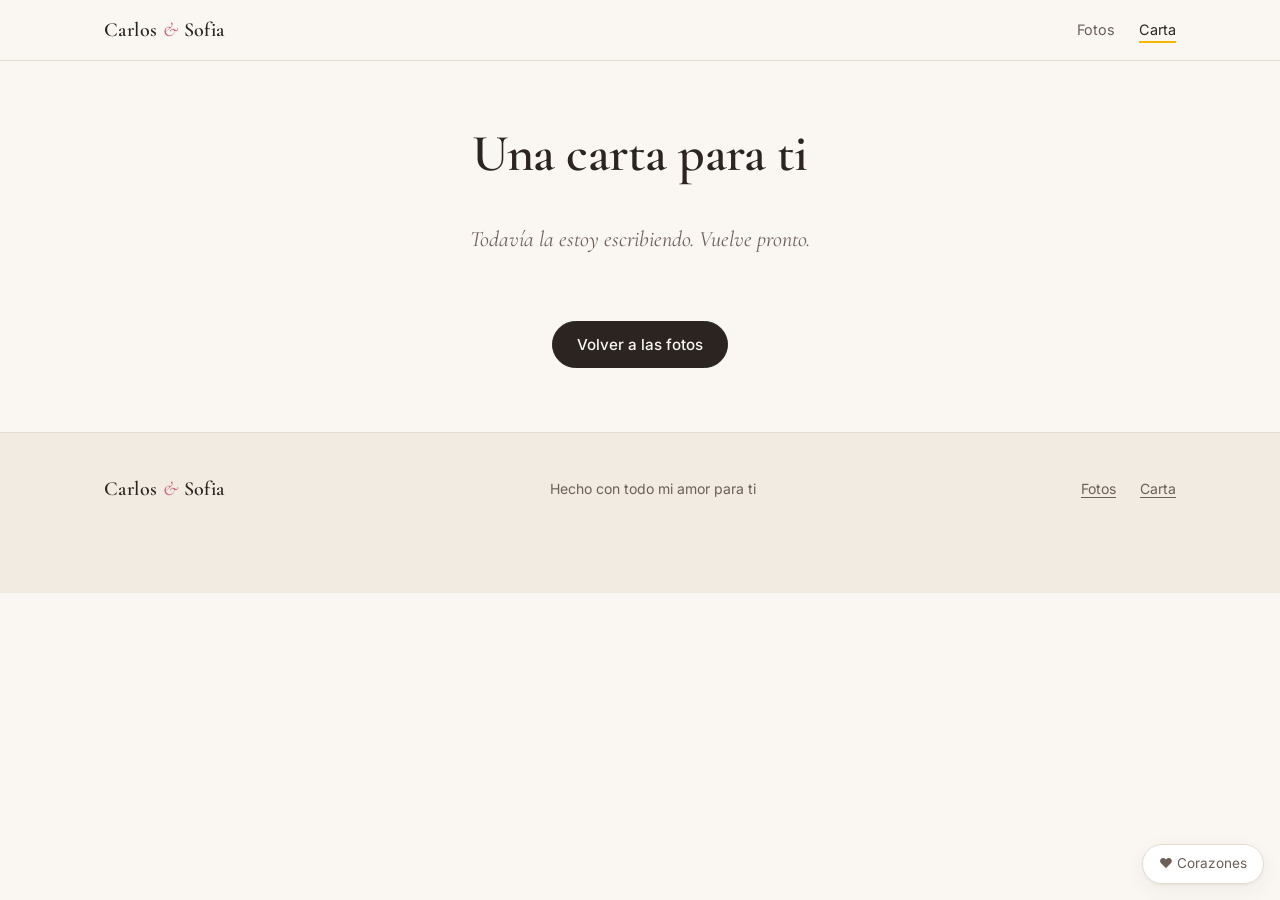
==== commit 6f3dd6eb: "Añadir cómo nos conocimos, clave de la cerveza y posdata - La intro pregunta qué tiraba bien (respue" ====
--- a/carta.html
+++ b/carta.html
@@ -14,7 +14,7 @@
   <link rel="preconnect" href="https://fonts.googleapis.com">
   <link rel="preconnect" href="https://fonts.gstatic.com" crossorigin>
   <link rel="stylesheet" href="https://fonts.googleapis.com/css2?family=Cormorant+Garamond:ital,wght@0,500;0,600;1,500&family=Inter:wght@400;500;600&display=swap">
-  <link rel="stylesheet" href="css/style.css?v=3">
+  <link rel="stylesheet" href="css/style.css?v=4">
 </head>
 <body class="pagina-carta">
   <a class="saltar" href="#contenido">Saltar al contenido</a>
@@ -56,6 +56,7 @@
         <div id="carta-cierre" class="carta-cierre" hidden>
           <p id="carta-despedida">Con todo mi amor,</p>
           <p id="carta-firma" class="carta-firma">Carlos</p>
+          <p id="carta-posdata" class="carta-posdata"></p>
         </div>
         <button type="button" id="btn-carta-completa" class="enlace-boton" hidden>Mostrar la carta entera</button>
       </article>
@@ -110,7 +111,7 @@
     <button type="button" id="visor-siguiente" class="visor-boton visor-siguiente" aria-label="Siguiente">&#8250;</button>
   </dialog>
 
-  <script src="js/config.js?v=3"></script>
-  <script src="js/main.js?v=3"></script>
+  <script src="js/config.js?v=4"></script>
+  <script src="js/main.js?v=4"></script>
 </body>
 </html>
--- a/css/style.css
+++ b/css/style.css
@@ -413,6 +413,32 @@
   color: rgba(255, 255, 255, 0.92);
 }
 
+/* Donde empezó todo */
+.historia {
+  padding: var(--e5) 0 0;
+  text-align: center;
+}
+
+.historia h2 {
+  margin-bottom: var(--e2);
+  font-size: clamp(1.75rem, 4vw, 2.25rem);
+}
+
+.historia h2::after {
+  content: "";
+  display: block;
+  width: 40px;
+  height: 2px;
+  margin: var(--e2) auto 0;
+  background: var(--acento);
+}
+
+.historia p {
+  font-family: var(--serif);
+  font-size: clamp(1.25rem, 2.6vw, 1.5rem);
+  line-height: 1.5;
+}
+
 /* 7. Galería -------------------------------------------------------------- */
 /* Columnas tipo "muro": cada foto se ve entera con su proporción real */
 .galeria {
@@ -575,6 +601,13 @@
   font-size: 1.2em;
 }
 
+.carta-posdata {
+  margin-top: var(--e4);
+  padding-top: var(--e3);
+  border-top: 1px solid var(--linea);
+  text-align: left;
+}
+
 .carta .enlace-boton {
   font-family: var(--sans);
 }
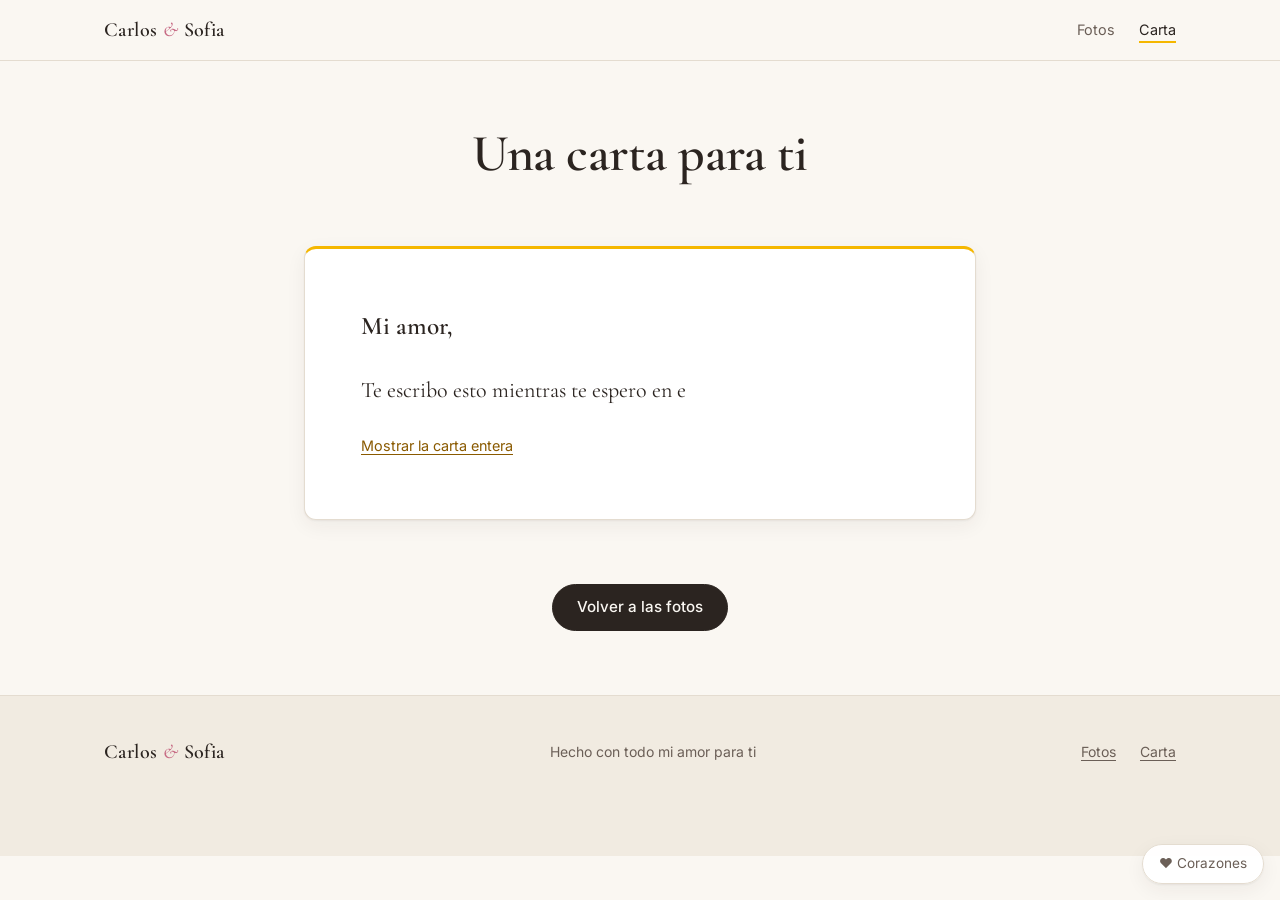
==== commit e9d3bbce: "Añadir la carta de declaración a la web - Escribir la carta definitiva en cartaPrototipo.md - Poner " ====
--- a/carta.html
+++ b/carta.html
@@ -14,7 +14,7 @@
   <link rel="preconnect" href="https://fonts.googleapis.com">
   <link rel="preconnect" href="https://fonts.gstatic.com" crossorigin>
   <link rel="stylesheet" href="https://fonts.googleapis.com/css2?family=Cormorant+Garamond:ital,wght@0,500;0,600;1,500&family=Inter:wght@400;500;600&display=swap">
-  <link rel="stylesheet" href="css/style.css?v=4">
+  <link rel="stylesheet" href="css/style.css?v=5">
 </head>
 <body class="pagina-carta">
   <a class="saltar" href="#contenido">Saltar al contenido</a>
@@ -111,7 +111,7 @@
     <button type="button" id="visor-siguiente" class="visor-boton visor-siguiente" aria-label="Siguiente">&#8250;</button>
   </dialog>
 
-  <script src="js/config.js?v=4"></script>
-  <script src="js/main.js?v=4"></script>
+  <script src="js/config.js?v=6"></script>
+  <script src="js/main.js?v=5"></script>
 </body>
 </html>
--- a/css/style.css
+++ b/css/style.css
@@ -413,32 +413,6 @@
   color: rgba(255, 255, 255, 0.92);
 }
 
-/* Donde empezó todo */
-.historia {
-  padding: var(--e5) 0 0;
-  text-align: center;
-}
-
-.historia h2 {
-  margin-bottom: var(--e2);
-  font-size: clamp(1.75rem, 4vw, 2.25rem);
-}
-
-.historia h2::after {
-  content: "";
-  display: block;
-  width: 40px;
-  height: 2px;
-  margin: var(--e2) auto 0;
-  background: var(--acento);
-}
-
-.historia p {
-  font-family: var(--serif);
-  font-size: clamp(1.25rem, 2.6vw, 1.5rem);
-  line-height: 1.5;
-}
-
 /* 7. Galería -------------------------------------------------------------- */
 /* Columnas tipo "muro": cada foto se ve entera con su proporción real */
 .galeria {
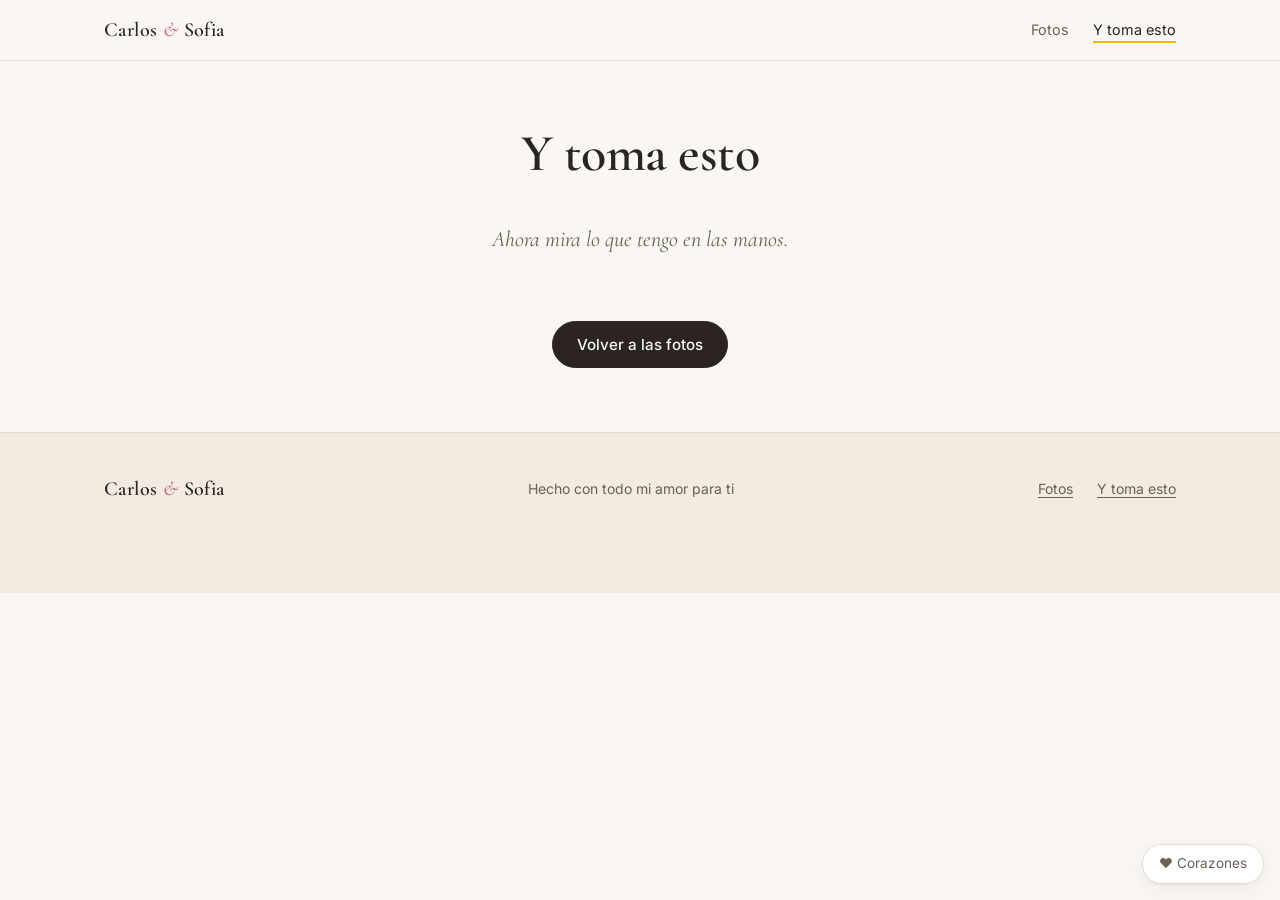
==== commit 6f135ad4: "Quitar la carta de la web y añadir "Y toma esto" - La carta se da en persona: vaciar sus párrafos en" ====
--- a/carta.html
+++ b/carta.html
@@ -3,8 +3,8 @@
 <head>
   <meta charset="UTF-8">
   <meta name="viewport" content="width=device-width, initial-scale=1">
-  <title>Una carta para ti · Carlos &amp; Sofia</title>
-  <meta name="description" content="Una carta de Carlos para Sofia.">
+  <title>Y toma esto · Carlos &amp; Sofia</title>
+  <meta name="description" content="Una web pequeña de Carlos para Sofia.">
   <meta name="robots" content="noindex, nofollow">
   <meta name="theme-color" content="#FAF7F2">
 
@@ -27,7 +27,7 @@
       <nav aria-label="Principal">
         <ul class="menu">
           <li><a href="index.html#galeria">Fotos</a></li>
-          <li><a href="carta.html" aria-current="page">Carta</a></li>
+          <li><a href="carta.html" aria-current="page">Y toma esto</a></li>
         </ul>
       </nav>
     </div>
@@ -35,7 +35,7 @@
 
   <main id="contenido" class="contenedor contenedor-estrecho">
     <header class="seccion-cabecera">
-      <h1 id="carta-titulo">Una carta para ti</h1>
+      <h1 id="carta-titulo">Y toma esto</h1>
       <p id="carta-subtitulo" hidden></p>
     </header>
 
@@ -70,7 +70,7 @@
       </video>
     </section>
 
-    <p id="carta-vacia" class="carta-vacia" hidden>Todavía la estoy escribiendo. Vuelve pronto.</p>
+    <p id="carta-vacia" class="carta-vacia" hidden>Ahora mira lo que tengo en las manos.</p>
 
     <p class="volver"><a href="index.html#galeria" class="boton">Volver a las fotos</a></p>
   </main>
@@ -82,7 +82,7 @@
       <nav aria-label="Pie">
         <ul class="pie-enlaces">
           <li><a href="index.html#galeria">Fotos</a></li>
-          <li><a href="carta.html" aria-current="page">Carta</a></li>
+          <li><a href="carta.html" aria-current="page">Y toma esto</a></li>
         </ul>
       </nav>
     </div>
@@ -111,7 +111,7 @@
     <button type="button" id="visor-siguiente" class="visor-boton visor-siguiente" aria-label="Siguiente">&#8250;</button>
   </dialog>
 
-  <script src="js/config.js?v=6"></script>
-  <script src="js/main.js?v=5"></script>
+  <script src="js/config.js?v=7"></script>
+  <script src="js/main.js?v=6"></script>
 </body>
 </html>
